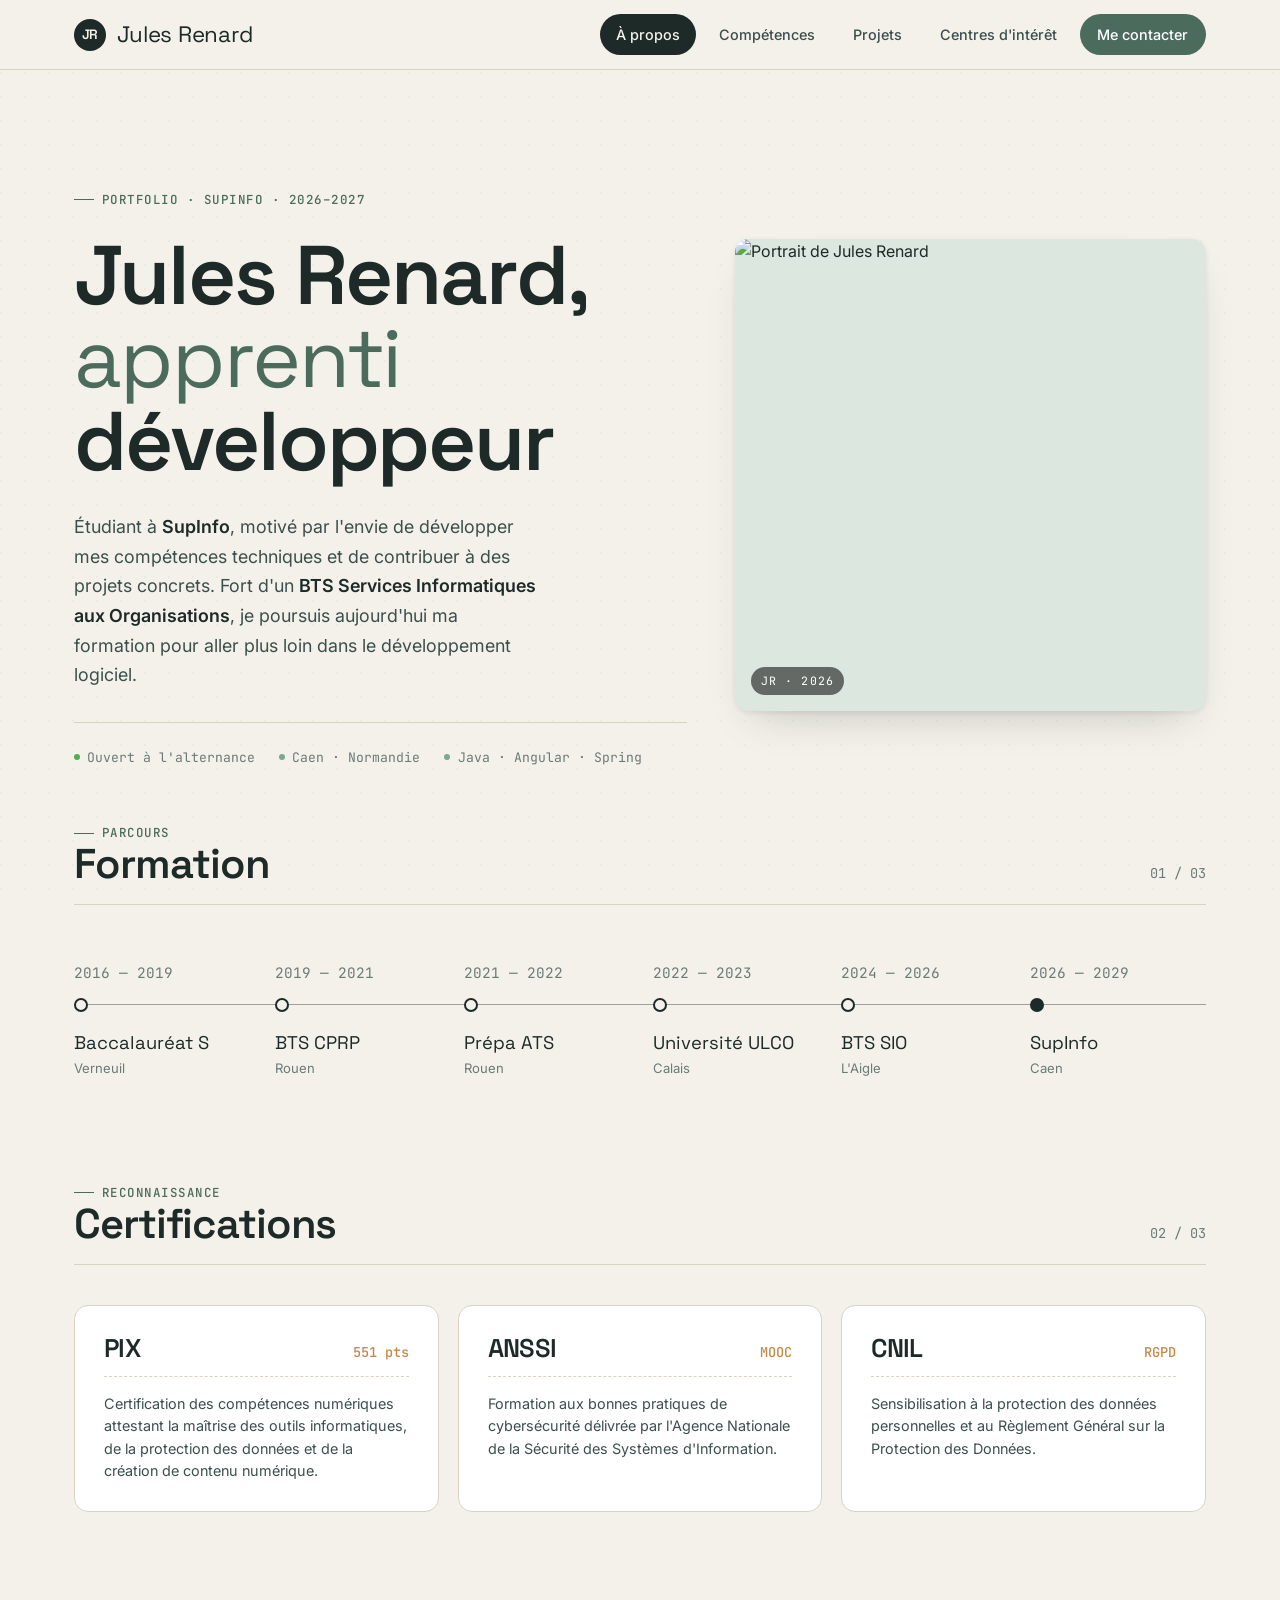
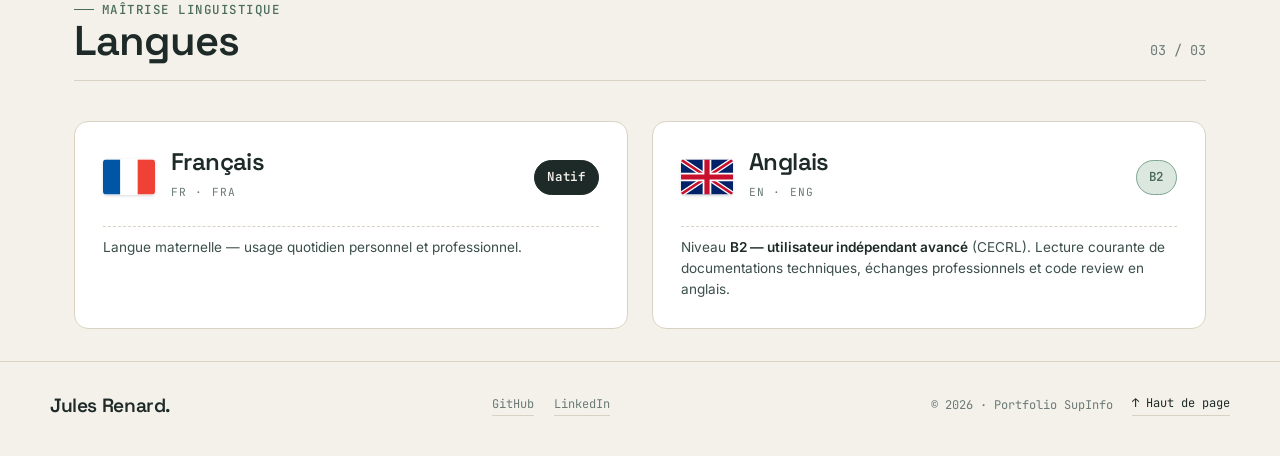
==== index.html @ 8dcb0f6e "Mise à jours d'activité : BTS SIO -> SUPINFO" ====
<!DOCTYPE html>
<html lang="fr">
<head>
  <meta charset="UTF-8">
  <meta name="viewport" content="width=device-width, initial-scale=1.0">
  <meta name="description" content="Portfolio de Jules Renard — étudiant à SupInfo, développeur passionné par le web et la sécurité.">
  <meta name="author" content="Jules Renard">
  <title>Jules Renard — Portfolio</title>

  <link rel="preconnect" href="https://fonts.googleapis.com">
  <link rel="preconnect" href="https://fonts.gstatic.com" crossorigin>
  <link href="https://fonts.googleapis.com/css2?family=Space+Grotesk:wght@400;500;600;700&family=Inter:wght@300;400;500;600;700&family=JetBrains+Mono:wght@400;500&display=swap" rel="stylesheet">
  <link rel="stylesheet" href="style.css">
</head>
<body>

<nav class="nav">
  <div class="nav-inner">
    <a href="index.html" class="nav-logo">
      <span class="nav-logo-mark">JR</span>
      <span>Jules Renard</span>
    </a>
    <div class="nav-links">
      <a href="index.html" class="nav-link">À propos</a>
      <a href="competences.html" class="nav-link">Compétences</a>
      <a href="projets.html" class="nav-link">Projets</a>
      <a href="interets.html" class="nav-link">Centres d'intérêt</a>
      <a href="me-joindre.html" class="nav-cta">Me contacter</a>
    </div>
    <button class="menu-toggle" aria-label="Menu">☰</button>
  </div>
</nav>

<main>

  <!-- HERO -->
  <section class="hero reveal">
    <div class="hero-text">
      <span class="eyebrow">Portfolio · SUPINFO · 2026–2027</span>
      <h1 class="hero-title">
        <span class="line">Jules Renard,</span>
        <span class="line"><span class="italic">apprenti</span> développeur</span>
      </h1>
      <p class="hero-lede">
        Étudiant à <strong>SupInfo</strong>, motivé par l'envie de développer mes compétences techniques et de contribuer à des projets concrets. Fort d'un <strong>BTS Services Informatiques aux Organisations</strong>, je poursuis aujourd'hui ma formation pour aller plus loin dans le développement logiciel.
      </p>
      <div class="hero-meta">
        <span class="hero-meta-item"><span class="dot live"></span>Ouvert à l'alternance</span>
        <span class="hero-meta-item"><span class="dot"></span>Caen · Normandie</span>
        <span class="hero-meta-item"><span class="dot"></span>Java · Angular · Spring</span>
      </div>
    </div>
    <div class="hero-photo">
      <img src="images/profil.jpg" alt="Portrait de Jules Renard">
    </div>
  </section>

  <!-- FORMATION -->
  <section class="block reveal">
    <div class="section-head">
      <div>
        <span class="eyebrow">Parcours</span>
        <h2>Formation</h2>
      </div>
      <span class="section-head-count">01 / 03</span>
    </div>

    <div class="formation-timeline reveal-stagger">
      <div class="formation-item">
        <div class="formation-year">2016 — 2019</div>
        <div class="formation-dot"></div>
        <div class="formation-title">Baccalauréat S</div>
        <div class="formation-place">Verneuil</div>
      </div>
      <div class="formation-item">
        <div class="formation-year">2019 — 2021</div>
        <div class="formation-dot"></div>
        <div class="formation-title">BTS CPRP</div>
        <div class="formation-place">Rouen</div>
      </div>
      <div class="formation-item">
        <div class="formation-year">2021 — 2022</div>
        <div class="formation-dot"></div>
        <div class="formation-title">Prépa ATS</div>
        <div class="formation-place">Rouen</div>
      </div>
      <div class="formation-item">
        <div class="formation-year">2022 — 2023</div>
        <div class="formation-dot"></div>
        <div class="formation-title">Université ULCO</div>
        <div class="formation-place">Calais</div>
      </div>
      <div class="formation-item">
        <div class="formation-year">2024 — 2026</div>
        <div class="formation-dot"></div>
        <div class="formation-title">BTS SIO</div>
        <div class="formation-place">L'Aigle</div>
      </div>
      <div class="formation-item current">
        <div class="formation-year">2026 — 2029</div>
        <div class="formation-dot"></div>
        <div class="formation-title">SupInfo</div>
        <div class="formation-place">Caen</div>
      </div>
    </div>
  </section>

  <!-- CERTIFICATIONS -->
  <section class="block reveal">
    <div class="section-head">
      <div>
        <span class="eyebrow">Reconnaissance</span>
        <h2>Certifications</h2>
      </div>
      <span class="section-head-count">02 / 03</span>
    </div>

    <div class="certs-grid reveal-stagger">
      <div class="cert-card">
        <div class="cert-head">
          <h3 class="cert-name">PIX</h3>
          <span class="cert-score">551 pts</span>
        </div>
        <p class="cert-desc">Certification des compétences numériques attestant la maîtrise des outils informatiques, de la protection des données et de la création de contenu numérique.</p>
      </div>
      <div class="cert-card">
        <div class="cert-head">
          <h3 class="cert-name">ANSSI</h3>
          <span class="cert-score">MOOC</span>
        </div>
        <p class="cert-desc">Formation aux bonnes pratiques de cybersécurité délivrée par l'Agence Nationale de la Sécurité des Systèmes d'Information.</p>
      </div>
      <div class="cert-card">
        <div class="cert-head">
          <h3 class="cert-name">CNIL</h3>
          <span class="cert-score">RGPD</span>
        </div>
        <p class="cert-desc">Sensibilisation à la protection des données personnelles et au Règlement Général sur la Protection des Données.</p>
      </div>
    </div>
  </section>

  <!-- LANGUES -->
  <section class="block reveal">
    <div class="section-head">
      <div>
        <span class="eyebrow">Maîtrise linguistique</span>
        <h2>Langues</h2>
      </div>
      <span class="section-head-count">03 / 03</span>
    </div>

    <div class="lang-grid">
      <article class="lang-card">
        <div class="lang-card-head">
          <span class="lang-flag" aria-hidden="true">
            <svg viewBox="0 0 60 40" xmlns="http://www.w3.org/2000/svg">
              <rect width="20" height="40" fill="#0055A4"/>
              <rect x="20" width="20" height="40" fill="#FFFFFF"/>
              <rect x="40" width="20" height="40" fill="#EF4135"/>
            </svg>
          </span>
          <div class="lang-name">
            <h3>Français</h3>
            <span class="lang-code">FR · fra</span>
          </div>
          <div class="lang-level-badge lang-level-badge--native">Natif</div>
        </div>

        <p class="lang-note">Langue maternelle — usage quotidien personnel et professionnel.</p>
      </article>

      <article class="lang-card">
        <div class="lang-card-head">
          <span class="lang-flag" aria-hidden="true">
            <svg viewBox="0 0 60 40" xmlns="http://www.w3.org/2000/svg">
              <rect width="60" height="40" fill="#012169"/>
              <path d="M0,0 L60,40 M60,0 L0,40" stroke="#FFFFFF" stroke-width="6"/>
              <path d="M0,0 L60,40 M60,0 L0,40" stroke="#C8102E" stroke-width="3"/>
              <path d="M30,0 V40 M0,20 H60" stroke="#FFFFFF" stroke-width="10"/>
              <path d="M30,0 V40 M0,20 H60" stroke="#C8102E" stroke-width="6"/>
            </svg>
          </span>
          <div class="lang-name">
            <h3>Anglais</h3>
            <span class="lang-code">EN · eng</span>
          </div>
          <div class="lang-level-badge">B2</div>
        </div>

        <p class="lang-note">Niveau <strong>B2 — utilisateur indépendant avancé</strong> (CECRL). Lecture courante de documentations techniques, échanges professionnels et code review en anglais.</p>
      </article>
    </div>
  </section>

</main>

<footer class="footer">
  <div class="footer-inner">
    <div class="footer-mark">Jules Renard.</div>
    <div class="footer-social">
      <a href="https://github.com/AmberFox12" target="_blank" rel="noopener" class="footer-social-link">GitHub</a>
      <a href="https://www.linkedin.com/in/jules-renard-60a448257/" target="_blank" rel="noopener" class="footer-social-link">LinkedIn</a>
    </div>
    <div class="footer-meta">
      <span>© 2026 · Portfolio SupInfo</span>
      <a href="#" onclick="scrollToTop(); return false;" class="footer-to-top">↑ Haut de page</a>
    </div>
  </div>
</footer>

<script src="script.js"></script>
</body>
</html>
---- style.css ----
/* ============================================
   Jules Renard — Portfolio
   Design system
   ============================================ */

:root {
  /* Couleurs — palette sauge modernisée */
  --bg: #f4f1ea;               /* crème off-white */
  --bg-elev: #ffffff;          /* cartes */
  --bg-sunk: #ebe6db;           /* zones enfoncées */
  --ink: #1d2a28;              /* encre principale (vert forêt) */
  --ink-2: #3c4f4c;            /* encre secondaire */
  --ink-3: #6b7a77;            /* muted */
  --line: #d9d2c2;             /* bordures */
  --line-strong: #1d2a28;

  --sage: #7fa692;             /* sauge doux */
  --sage-deep: #4b6b5c;        /* sauge profond */
  --sage-soft: #dce7df;        /* sauge très clair */
  --ocre: #c4894a;             /* ocre chaud (accent chaud) */
  --ocre-soft: #efd9b8;
  --brick: #b05c3b;            /* accent rare */

  /* Typo */
  --font-serif: "Space Grotesk", "Inter", -apple-system, sans-serif;
  --font-sans: "Inter", -apple-system, "Segoe UI", sans-serif;
  --font-mono: "JetBrains Mono", ui-monospace, Menlo, monospace;

  /* Layout */
  --max-w: 1180px;
  --radius: 14px;
  --radius-sm: 8px;

  /* Ombres */
  --shadow-sm: 0 1px 2px rgba(29, 42, 40, 0.06);
  --shadow-md: 0 4px 16px -4px rgba(29, 42, 40, 0.12), 0 1px 2px rgba(29, 42, 40, 0.05);
  --shadow-lg: 0 20px 40px -20px rgba(29, 42, 40, 0.25), 0 2px 6px rgba(29, 42, 40, 0.08);

  /* Easing */
  --ease: cubic-bezier(0.2, 0.8, 0.2, 1);
}

/* ============================================ Reset */
*, *::before, *::after { box-sizing: border-box; }
* { margin: 0; padding: 0; }

html { scroll-behavior: smooth; }

body {
  background: var(--bg);
  color: var(--ink);
  font-family: var(--font-sans);
  font-size: 16px;
  line-height: 1.6;
  -webkit-font-smoothing: antialiased;
  text-rendering: optimizeLegibility;
  overflow-x: hidden;
}

/* Texture subtile */
body::before {
  content: "";
  position: fixed;
  inset: 0;
  background-image: radial-gradient(circle at 1px 1px, rgba(29, 42, 40, 0.035) 1px, transparent 0);
  background-size: 24px 24px;
  pointer-events: none;
  z-index: 0;
}

a { color: inherit; text-decoration: none; }
img { max-width: 100%; display: block; }
button { font: inherit; cursor: pointer; border: none; background: none; color: inherit; }
ul { list-style: none; }

/* ============================================ Nav */
.nav {
  position: sticky;
  top: 0;
  z-index: 100;
  background: rgba(244, 241, 234, 0.85);
  backdrop-filter: blur(16px);
  -webkit-backdrop-filter: blur(16px);
  border-bottom: 1px solid var(--line);
}

.nav-inner {
  max-width: var(--max-w);
  margin: 0 auto;
  padding: 0.9rem 1.5rem;
  display: flex;
  align-items: center;
  justify-content: space-between;
  gap: 2rem;
}

.nav-logo {
  display: flex;
  align-items: center;
  gap: 0.7rem;
  font-family: var(--font-serif);
  font-size: 1.4rem;
  letter-spacing: -0.01em;
}

.nav-logo-mark {
  width: 32px; height: 32px;
  background: var(--ink);
  color: var(--bg);
  border-radius: 50%;
  display: grid;
  place-items: center;
  font-family: var(--font-serif);
  font-weight: 600;
  font-size: 0.85rem;
}

.nav-links {
  display: flex;
  gap: 0.4rem;
  align-items: center;
}

.nav-link {
  padding: 0.55rem 1rem;
  border-radius: 999px;
  font-size: 0.9rem;
  font-weight: 500;
  color: var(--ink-2);
  transition: all 0.25s var(--ease);
  position: relative;
}
.nav-link:hover { color: var(--ink); background: var(--bg-sunk); }
.nav-link.active {
  background: var(--ink);
  color: var(--bg);
}

.nav-cta {
  padding: 0.55rem 1.1rem;
  border-radius: 999px;
  background: var(--sage-deep);
  color: white !important;
  font-size: 0.9rem;
  font-weight: 500;
  transition: all 0.25s var(--ease);
}
.nav-cta:hover { background: var(--ink); transform: translateY(-1px); }

.menu-toggle {
  display: none;
  width: 40px; height: 40px;
  border-radius: 999px;
  background: var(--bg-sunk);
  display: none;
  place-items: center;
}

/* ============================================ Main layout */
main {
  max-width: var(--max-w);
  margin: 0 auto;
  padding: 3rem 1.5rem 0rem;
  position: relative;
  z-index: 1;
}

/* ============================================ Typography */
.eyebrow {
  font-family: var(--font-mono);
  font-size: 0.78rem;
  font-weight: 500;
  text-transform: uppercase;
  letter-spacing: 0.12em;
  color: var(--sage-deep);
  display: inline-flex;
  align-items: center;
  gap: 0.5rem;
}
.eyebrow::before {
  content: "";
  width: 20px; height: 1px;
  background: var(--sage-deep);
}

h1, h2, h3, h4 { font-family: var(--font-serif); font-weight: 600; letter-spacing: -0.025em; line-height: 1.05; }
h1 { font-size: clamp(2.5rem, 6vw, 4.5rem); }
h2 { font-size: clamp(1.8rem, 3.5vw, 2.6rem); }
h3 { font-size: 1.35rem; }

.section-head {
  display: flex;
  align-items: flex-end;
  justify-content: space-between;
  gap: 2rem;
  margin-bottom: 2.5rem;
  padding-bottom: 1.2rem;
  border-bottom: 1px solid var(--line);
}
.section-head h2 { line-height: 1; }
.section-head-count {
  font-family: var(--font-mono);
  font-size: 0.85rem;
  color: var(--ink-3);
}

section.block { margin-bottom: 5rem; }
section.block:last-child { margin-bottom: 2rem; }

/* ============================================ Hero (À propos) */
.hero {
  display: grid;
  grid-template-columns: 1.3fr 1fr;
  gap: 3rem;
  align-items: center;
  padding: 4rem 0 3rem;
  min-height: 70vh;
}

.hero-title {
  font-size: clamp(3rem, 7vw, 5.2rem);
  line-height: 1;
  margin: 1.5rem 0 1.8rem;
}
.hero-title .italic { font-weight: 400; color: var(--sage-deep); }
.hero-title .line { display: block; }

.hero-lede {
  font-size: 1.12rem;
  line-height: 1.65;
  color: var(--ink-2);
  max-width: 42ch;
  margin-bottom: 2rem;
}
.hero-lede strong { color: var(--ink); font-weight: 600; }

.hero-meta {
  display: flex;
  flex-wrap: wrap;
  gap: 0.6rem 1.5rem;
  font-family: var(--font-mono);
  font-size: 0.82rem;
  color: var(--ink-3);
  padding-top: 1.5rem;
  border-top: 1px solid var(--line);
}
.hero-meta-item { display: inline-flex; align-items: center; gap: 0.45rem; }
.hero-meta-item .dot { width: 6px; height: 6px; border-radius: 50%; background: var(--sage); }
.hero-meta-item .dot.live { background: #4caf50; box-shadow: 0 0 0 0 rgba(76, 175, 80, 0.6); animation: pulse-dot 2s infinite; }

@keyframes pulse-dot {
  0% { box-shadow: 0 0 0 0 rgba(76, 175, 80, 0.6); }
  70% { box-shadow: 0 0 0 8px rgba(76, 175, 80, 0); }
  100% { box-shadow: 0 0 0 0 rgba(76, 175, 80, 0); }
}

.hero-photo {
  position: relative;
  aspect-ratio: 1 / 1;
  border-radius: var(--radius);
  overflow: hidden;
  background: var(--sage-soft);
  box-shadow: var(--shadow-lg);
}
.hero-photo img {
  position: absolute;
  inset: 0;
  width: 100%;
  height: 100%;
  object-fit: cover;
  object-position: center center;
  display: block;
}
.hero-photo::after {
  content: "JR · 2026";
  position: absolute;
  bottom: 1rem; left: 1rem;
  font-family: var(--font-mono);
  font-size: 0.72rem;
  color: white;
  background: rgba(0,0,0,0.55);
  backdrop-filter: blur(8px);
  padding: 0.3rem 0.6rem;
  border-radius: 999px;
  letter-spacing: 0.1em;
}

/* ============================================ Timeline Formation */
.formation-timeline {
  display: grid;
  grid-template-columns: repeat(6, 1fr);
  gap: 0;
  position: relative;
  padding: 1rem 0;
}

.formation-timeline::before {
  content: "";
  position: absolute;
  left: 0; right: 0;
  top: 59px;
  height: 1px;
  background: var(--line-strong);
  opacity: 0.4;
}

.formation-item {
  text-align: left;
  padding: 0 0.8rem;
  position: relative;
}
.formation-item:first-child { padding-left: 0; }
.formation-item:last-child { padding-right: 0; }

.formation-year {
  font-family: var(--font-mono);
  font-size: 0.9rem;
  color: var(--ink-3);
  margin-bottom: 0.9rem;
}

.formation-dot {
  width: 14px; height: 14px;
  border-radius: 50%;
  background: var(--bg);
  border: 2px solid var(--ink);
  margin-bottom: 1.2rem;
  transition: all 0.3s var(--ease);
}
.formation-item:hover .formation-dot {
  background: var(--ocre);
  border-color: var(--ocre);
  transform: scale(1.3);
}
.formation-item.current .formation-dot {
  background: var(--ink);
}

.formation-title {
  font-family: var(--font-serif);
  font-size: 1.15rem;
  line-height: 1.2;
  color: var(--ink);
  margin-bottom: 0.3rem;
}
.formation-place {
  font-size: 0.82rem;
  color: var(--ink-3);
}

/* ============================================ Certifications */
.certs-grid {
  display: grid;
  grid-template-columns: repeat(3, 1fr);
  gap: 1.2rem;
}

.cert-card {
  background: var(--bg-elev);
  border: 1px solid var(--line);
  border-radius: var(--radius);
  padding: 1.8rem;
  transition: all 0.3s var(--ease);
  position: relative;
  overflow: hidden;
}
.cert-card:hover {
  border-color: var(--ink);
  transform: translateY(-3px);
  box-shadow: var(--shadow-md);
}

.cert-head {
  display: flex;
  align-items: baseline;
  justify-content: space-between;
  margin-bottom: 1rem;
  padding-bottom: 0.8rem;
  border-bottom: 1px dashed var(--line);
}
.cert-name {
  font-family: var(--font-serif);
  font-size: 1.6rem;
  color: var(--ink);
}
.cert-score {
  font-family: var(--font-mono);
  font-size: 0.85rem;
  color: var(--ocre);
  font-weight: 500;
}
.cert-desc {
  font-size: 0.9rem;
  color: var(--ink-2);
  line-height: 1.55;
}

/* ============================================ Contact */
.contact-row {
  display: grid;
  grid-template-columns: 1.5fr 1fr 1fr;
  gap: 1rem;
  margin-bottom: 1.5rem;
}
.contact-item {
  background: var(--bg-elev);
  border: 1px solid var(--line);
  border-radius: var(--radius);
  padding: 1.3rem 1.5rem;
  transition: all 0.25s var(--ease);
}
.contact-item:hover {
  border-color: var(--ink);
  background: var(--ink);
  color: var(--bg);
}
.contact-label {
  font-family: var(--font-mono);
  font-size: 0.72rem;
  text-transform: uppercase;
  letter-spacing: 0.1em;
  color: var(--ink-3);
  margin-bottom: 0.4rem;
}
.contact-item:hover .contact-label { color: rgba(255,255,255,0.6); }
.contact-value {
  font-family: var(--font-serif);
  font-size: 1.25rem;
}

.social-btn {
  display: inline-flex;
  align-items: center;
  gap: 0.5rem;
  padding: 0.7rem 1.3rem;
  border-radius: 999px;
  border: 1px solid var(--line);
  background: var(--bg-elev);
  font-size: 0.9rem;
  transition: all 0.25s var(--ease);
}
.social-btn:hover { background: var(--ink); color: var(--bg); border-color: var(--ink); transform: translateY(-1px); }

/* ============================================ Contact Form */
.contact-intro {
  color: var(--ink-2);
  font-size: 0.95rem;
  margin-bottom: 1.75rem;
}

.form-row {
  display: grid;
  grid-template-columns: 1fr 1fr;
  gap: 1rem;
}

.form-group {
  display: flex;
  flex-direction: column;
  gap: 0.45rem;
  margin-bottom: 1rem;
}

.form-label {
  font-family: var(--font-mono);
  font-size: 0.72rem;
  text-transform: uppercase;
  letter-spacing: 0.1em;
  color: var(--ink-3);
}

.form-optional {
  font-size: 0.65rem;
  color: var(--ink-3);
  text-transform: none;
  letter-spacing: 0;
}

.form-input {
  background: var(--bg-elev);
  border: 1px solid var(--line);
  border-radius: var(--radius-sm);
  padding: 0.85rem 1rem;
  font-family: var(--font-sans);
  font-size: 0.95rem;
  color: var(--ink);
  width: 100%;
  outline: none;
  transition: border-color 0.2s var(--ease), box-shadow 0.2s var(--ease);
}
.form-input:focus {
  border-color: var(--sage-deep);
  box-shadow: 0 0 0 3px var(--sage-soft);
}
.form-input::placeholder { color: var(--ink-3); }

.form-textarea {
  resize: vertical;
  min-height: 140px;
  line-height: 1.6;
}

.form-footer {
  display: flex;
  align-items: center;
  justify-content: flex-end;
  gap: 1rem;
}

.form-error {
  color: var(--brick);
  font-size: 0.875rem;
  flex: 1;
}

.form-submit {
  display: inline-flex;
  align-items: center;
  gap: 0.6rem;
  padding: 0.85rem 2rem;
  background: var(--ink);
  color: var(--bg);
  border: none;
  border-radius: 999px;
  font-family: var(--font-sans);
  font-size: 0.95rem;
  font-weight: 500;
  cursor: pointer;
  transition: all 0.25s var(--ease);
}
.form-submit:hover:not(:disabled) {
  background: var(--sage-deep);
  transform: translateY(-1px);
}
.form-submit:disabled { opacity: 0.6; cursor: not-allowed; }
.form-submit.loading .btn-label { opacity: 0.7; }

.btn-loader {
  display: none;
  width: 14px;
  height: 14px;
  border: 2px solid rgba(255,255,255,0.3);
  border-top-color: #fff;
  border-radius: 50%;
  animation: spin 0.7s linear infinite;
}
.form-submit.loading .btn-loader { display: block; }
@keyframes spin { to { transform: rotate(360deg); } }

.success-msg {
  display: flex;
  align-items: flex-start;
  gap: 1rem;
  background: var(--sage-soft);
  border: 1px solid var(--sage);
  border-radius: var(--radius);
  padding: 1.2rem 1.5rem;
  margin-bottom: 1.5rem;
}
.success-icon {
  width: 32px;
  height: 32px;
  background: var(--sage-deep);
  color: #fff;
  border-radius: 50%;
  display: flex;
  align-items: center;
  justify-content: center;
  font-size: 0.9rem;
  flex-shrink: 0;
}
.success-title {
  font-family: var(--font-serif);
  font-size: 1.05rem;
  margin-bottom: 0.2rem;
}
.success-sub {
  color: var(--ink-2);
  font-size: 0.9rem;
}

/* ============================================ Compétences */
.skills-intro {
  font-size: 1.15rem;
  color: var(--ink-2);
  max-width: 60ch;
  margin-bottom: 3rem;
  line-height: 1.6;
}

.skills-category {
  margin-bottom: 3.5rem;
  padding-top: 2rem;
  border-top: 1px solid var(--line);
}
.skills-category-head {
  display: flex;
  align-items: baseline;
  gap: 1rem;
  margin-bottom: 1.5rem;
}
.skills-category-num {
  font-family: var(--font-mono);
  font-size: 0.85rem;
  color: var(--ink-3);
}
.skills-category-title {
  font-family: var(--font-serif);
  font-size: 1.8rem;
}

.skills-grid {
  display: grid;
  grid-template-columns: repeat(auto-fill, minmax(220px, 1fr));
  gap: 0.8rem;
}

.skill-card {
  background: var(--bg-elev);
  border: 1px solid var(--line);
  border-radius: var(--radius-sm);
  padding: 1.3rem;
  transition: all 0.3s var(--ease);
  position: relative;
  overflow: hidden;
  scroll-margin-top: 5rem;
}
.skill-card::before {
  content: "";
  position: absolute;
  top: 0; left: 0;
  width: 100%; height: 2px;
  background: var(--sage-deep);
  transform: scaleX(0);
  transform-origin: left;
  transition: transform 0.4s var(--ease);
}
.skill-card:hover::before { transform: scaleX(1); }
.skill-card:hover {
  transform: translateY(-3px);
  box-shadow: var(--shadow-md);
  border-color: var(--ink);
}

.skill-name {
  font-family: var(--font-serif);
  font-size: 1.25rem;
  margin-bottom: 0.3rem;
}
.skill-tag {
  font-family: var(--font-mono);
  font-size: 0.72rem;
  color: var(--ocre);
  text-transform: uppercase;
  letter-spacing: 0.08em;
  margin-bottom: 0.6rem;
  display: block;
}
.skill-desc {
  font-size: 0.88rem;
  color: var(--ink-2);
  line-height: 1.55;
}
.skill-lang-icon {
  font-size: 2.4rem;
  display: block;
  margin-bottom: 0.65rem;
  line-height: 1;
}
.skill-lang-icon--api {
  font-family: var(--font-mono);
  font-size: 1.25rem;
  font-weight: 700;
  color: var(--sage-deep);
  letter-spacing: -0.03em;
}
.skill-lang-icon--svg {
  display: inline-grid;
  place-items: center;
  color: var(--sage-deep);
}
.skill-lang-icon--svg svg {
  width: 1em;
  height: 1em;
}

.skill-card--method { border-color: var(--sage); }
.skill-card--method::before { background: var(--ocre); }

.skill-projects {
  margin-top: 0.9rem;
  padding-top: 0.75rem;
  border-top: 1px solid var(--line);
}
.skill-projects-label {
  font-family: var(--font-mono);
  font-size: 0.65rem;
  text-transform: uppercase;
  letter-spacing: 0.1em;
  color: var(--ink-3);
  display: block;
  margin-bottom: 0.35rem;
}
.skill-project-link {
  display: inline-block;
  font-family: var(--font-mono);
  font-size: 0.75rem;
  color: var(--sage-deep);
  text-decoration: none;
  margin-right: 0.6rem;
  transition: color 0.2s var(--ease);
}
.skill-project-link:hover { color: var(--ink); text-decoration: underline; }

a.project-tag { text-decoration: none; }
a.project-tag:hover { border-color: var(--ink); color: var(--ink); }
.skill-copy {
  font-size: 0.8em;
  color: var(--ink-3);
  font-style: normal;
}

/* ============================================ Projets */
.projects-filter {
  display: flex;
  flex-wrap: wrap;
  gap: 0.5rem;
  margin-bottom: 2.5rem;
  padding: 0.5rem;
  background: var(--bg-sunk);
  border-radius: 999px;
  width: fit-content;
}
.filter-btn {
  padding: 0.5rem 1.1rem;
  border-radius: 999px;
  font-family: var(--font-mono);
  font-size: 0.78rem;
  color: var(--ink-2);
  text-transform: uppercase;
  letter-spacing: 0.08em;
  transition: all 0.25s var(--ease);
}
.filter-btn:hover { color: var(--ink); }
.filter-btn.active { background: var(--ink); color: var(--bg); }
.filter-count {
  opacity: 0.5;
  margin-left: 0.3rem;
  font-size: 0.7rem;
}

.projects-list {
  display: flex;
  flex-direction: column;
  gap: 1rem;
}

.project-card {
  background: var(--bg-elev);
  border: 1px solid var(--line);
  border-radius: var(--radius);
  padding: 2rem;
  scroll-margin-top: 5rem;
  transition: all 0.4s var(--ease);
  display: grid;
  grid-template-columns: 60px 1fr 180px;
  gap: 2rem;
  align-items: start;
  position: relative;
  overflow: hidden;
}
.project-card.hidden { display: none; }
.project-card:hover {
  border-color: var(--ink);
  box-shadow: var(--shadow-lg);
  transform: translateY(-2px);
}

.project-num {
  font-family: var(--font-mono);
  font-size: 0.85rem;
  color: var(--ink-3);
  padding-top: 0.3rem;
}

.project-body { min-width: 0; }

.project-tags {
  display: flex;
  flex-wrap: wrap;
  gap: 0.4rem;
  margin-bottom: 0.8rem;
}
.project-tag {
  font-family: var(--font-mono);
  font-size: 0.68rem;
  text-transform: uppercase;
  letter-spacing: 0.1em;
  padding: 0.3rem 0.6rem;
  border: 1px solid var(--line);
  border-radius: 999px;
  color: var(--ink-2);
}
.project-tag[data-status="en-cours"] {
  border-color: var(--ocre);
  color: var(--ocre);
  background: var(--ocre-soft);
}
.project-tag[data-status="termine"] {
  border-color: var(--sage-deep);
  color: var(--sage-deep);
  background: var(--sage-soft);
}
.project-tag[data-status="formation"] {
  border-color: var(--ink);
  color: var(--bg);
  background: var(--ink);
}

.project-title {
  font-family: var(--font-serif);
  font-size: 1.8rem;
  margin-bottom: 0.8rem;
  line-height: 1.1;
}
.project-desc {
  font-size: 0.95rem;
  color: var(--ink-2);
  line-height: 1.6;
  margin-bottom: 1.2rem;
  max-width: 60ch;
}
.project-desc strong { color: var(--ink); font-weight: 600; }

.project-meta {
  display: flex;
  flex-wrap: wrap;
  gap: 0.8rem 2rem;
  font-size: 0.85rem;
  color: var(--ink-3);
  padding-top: 1rem;
  border-top: 1px dashed var(--line);
}
.project-meta-item { display: inline-flex; align-items: baseline; gap: 0.4rem; }
.project-meta-label {
  font-family: var(--font-mono);
  font-size: 0.7rem;
  text-transform: uppercase;
  letter-spacing: 0.1em;
  color: var(--ink-3);
}
.project-meta-value { color: var(--ink-2); }
.project-meta-value a { color: var(--sage-deep); text-decoration: none; border-bottom: 1px solid transparent; transition: border-color 0.2s var(--ease), color 0.2s var(--ease); }
.project-meta-value a:hover { color: var(--ink); border-bottom-color: var(--ink); }

.project-thumb {
  aspect-ratio: 4 / 3;
  border-radius: var(--radius-sm);
  overflow: hidden;
  background: var(--bg-sunk);
  position: relative;
  cursor: pointer;
  transition: transform 0.3s var(--ease);
}
.project-thumb:hover { transform: scale(1.02); }
.project-thumb img { width: 100%; height: 100%; object-fit: cover; }
.project-thumb-empty {
  width: 100%; height: 100%;
  display: grid;
  place-items: center;
  font-family: var(--font-mono);
  font-size: 0.7rem;
  color: var(--ink-3);
  text-transform: uppercase;
  letter-spacing: 0.1em;
  background:
    repeating-linear-gradient(45deg, transparent, transparent 8px, rgba(29,42,40,0.04) 8px, rgba(29,42,40,0.04) 9px);
}
.project-thumb-overlay {
  position: absolute;
  inset: 0;
  display: grid;
  place-items: center;
  background: rgba(29,42,40,0.75);
  color: var(--bg);
  opacity: 0;
  transition: opacity 0.3s var(--ease);
  font-family: var(--font-mono);
  font-size: 0.75rem;
  text-transform: uppercase;
  letter-spacing: 0.1em;
}
.project-thumb:hover .project-thumb-overlay { opacity: 1; }

/* ===== Galerie de miniatures (mosaïque) ===== */
.project-card:has(.project-thumb--gallery) {
  grid-template-columns: 60px 1fr 320px;
}
.project-thumb--gallery {
  aspect-ratio: 4 / 3;
  background: var(--bg-sunk);
  padding: 4px;
}
.thumb-gallery {
  width: 100%;
  height: 100%;
  display: grid;
  grid-template-columns: 1fr 1fr;
  grid-template-rows: 1fr 1fr;
  gap: 4px;
}
.thumb-gallery--2 {
  grid-template-rows: 1fr;
}
.thumb-cell {
  position: relative;
  overflow: hidden;
  border-radius: 4px;
  background: #2c3e50;
  margin: 0;
}
.thumb-cell img {
  width: 100%;
  height: 100%;
  object-fit: cover;
  /* les captures desktop ont du vide en bas — cadrer sur le haut/centre */
  object-position: center 30%;
  transition: transform 0.4s var(--ease);
}
.thumb-cell--contain {
  background: var(--bg-elev);
  padding: 6px;
}
.thumb-cell--contain img {
  object-fit: contain;
  object-position: center;
}
/* Tuile PDF : pas d'image, juste icône + label sur fond elev */
.thumb-cell--pdf {
  background: var(--bg-elev);
}
.pdf-tile {
  position: absolute;
  inset: 0;
  display: flex;
  flex-direction: column;
  align-items: center;
  justify-content: center;
  gap: 0.55rem;
  color: var(--sage-deep);
  text-align: center;
  padding: 0.8rem;
}
.pdf-tile svg {
  width: 38px;
  height: 38px;
  stroke: currentColor;
  opacity: 0.9;
  transition: transform 0.4s var(--ease);
}
.pdf-tile-label {
  font-family: var(--font-mono);
  font-size: 0.62rem;
  text-transform: uppercase;
  letter-spacing: 0.1em;
  color: var(--ink-3);
}
.project-thumb--gallery:hover .pdf-tile svg {
  transform: translateY(-2px) scale(1.05);
}

/* Tuile PDF dans la modal photo */
.modal-pdf-tile {
  display: flex;
  flex-direction: column;
  align-items: center;
  justify-content: center;
  gap: 0.6rem;
  aspect-ratio: 4 / 3;
  background: var(--bg-elev);
  border: 1px solid var(--line);
  border-radius: 10px;
  text-decoration: none;
  color: var(--sage-deep);
  padding: 1.4rem;
  transition: transform 0.3s var(--ease), border-color 0.3s var(--ease), background 0.3s var(--ease);
}
.modal-pdf-tile:hover {
  transform: translateY(-2px);
  border-color: var(--sage-deep);
  background: var(--sage-soft);
}
.modal-pdf-tile svg {
  width: 56px;
  height: 56px;
  stroke: currentColor;
  opacity: 0.9;
}
.modal-pdf-action {
  font-family: var(--font-mono);
  font-size: 0.72rem;
  letter-spacing: 0.08em;
  text-transform: uppercase;
  color: var(--ink);
}
.modal-pdf-filename {
  font-family: var(--font-mono);
  font-size: 0.62rem;
  color: var(--ink-3);
  word-break: break-all;
  text-align: center;
}
.thumb-cell::after {
  content: attr(data-label);
  position: absolute;
  left: 6px;
  bottom: 6px;
  font-family: var(--font-mono);
  font-size: 0.6rem;
  text-transform: uppercase;
  letter-spacing: 0.08em;
  color: white;
  background: rgba(29, 42, 40, 0.78);
  backdrop-filter: blur(4px);
  padding: 0.2rem 0.45rem;
  border-radius: 4px;
  pointer-events: none;
  opacity: 0;
  transform: translateY(4px);
  transition: opacity 0.25s var(--ease), transform 0.25s var(--ease);
}
.project-thumb--gallery:hover .thumb-cell::after {
  opacity: 1;
  transform: translateY(0);
}
.project-thumb--gallery:hover .thumb-cell img {
  transform: scale(1.04);
}
.thumb-gallery-overlay {
  position: absolute;
  inset: 4px;
  display: grid;
  place-items: center;
  background: rgba(29, 42, 40, 0.78);
  color: var(--bg);
  opacity: 0;
  transition: opacity 0.3s var(--ease);
  font-family: var(--font-mono);
  font-size: 0.75rem;
  text-transform: uppercase;
  letter-spacing: 0.12em;
  border-radius: 4px;
  pointer-events: none;
}
.project-thumb--gallery:hover .thumb-gallery-overlay { opacity: 1; }
.thumb-gallery-overlay span {
  padding: 0.6rem 1rem;
  border: 1px solid rgba(255,255,255,0.4);
  border-radius: 999px;
}

/* ===== Stack : deux thumbnails empilés (schémas + captures) ===== */
.project-card:has(.project-thumb-stack) {
  grid-template-columns: 60px 1fr 320px;
}
.project-thumb-stack {
  display: flex;
  flex-direction: column;
  gap: 0.6rem;
}
.project-thumb-stack .project-thumb { width: 100%; }

/* Cellule "shot" (capture d'app) : fond foncé + cadrage haut */
.thumb-cell--shot { background: #1d2a28; }
.thumb-cell--shot img { object-position: top center; }

/* ============================================ Intérêts */
.interests-grid {
  display: grid;
  grid-template-columns: repeat(3, 1fr);
  gap: 1.2rem;
}
.interest-card {
  background: var(--bg-elev);
  border: 1px solid var(--line);
  border-radius: var(--radius);
  padding: 2rem;
  transition: all 0.3s var(--ease);
}
.interest-card:hover {
  transform: translateY(-4px);
  border-color: var(--ink);
  box-shadow: var(--shadow-md);
}
.interest-glyph {
  font-family: var(--font-serif);
  font-weight: 600;
  font-size: 2.6rem;
  color: var(--sage-deep);
  line-height: 1;
  margin-bottom: 1rem;
  letter-spacing: -0.02em;
}
.interest-title {
  font-family: var(--font-serif);
  font-size: 1.6rem;
  margin-bottom: 0.8rem;
}
.interest-list {
  font-size: 0.9rem;
  color: var(--ink-2);
  line-height: 1.8;
}
.interest-list li {
  padding-left: 1rem;
  position: relative;
}
.interest-list li::before {
  content: "·";
  position: absolute;
  left: 0;
  color: var(--ocre);
  font-weight: bold;
  font-size: 1.2em;
  top: -2px;
}

/* ============================================ Veille — Timeline interactive */
.veille-hero {
  background: var(--ink);
  color: var(--bg);
  border-radius: var(--radius);
  padding: 3rem 3rem 2.5rem;
  margin-bottom: 2rem;
  position: relative;
  overflow: hidden;
}
.veille-hero::before {
  content: "";
  position: absolute;
  right: -80px; top: -80px;
  width: 320px; height: 320px;
  border-radius: 50%;
  background: radial-gradient(circle, var(--sage) 0%, transparent 70%);
  opacity: 0.25;
}
.veille-hero-label {
  font-family: var(--font-mono);
  font-size: 0.78rem;
  text-transform: uppercase;
  letter-spacing: 0.15em;
  color: var(--sage);
  margin-bottom: 1rem;
}
.veille-hero h3 {
  font-family: var(--font-serif);
  font-size: clamp(2rem, 4vw, 3.2rem);
  line-height: 1.1;
  margin-bottom: 1.5rem;
  max-width: 20ch;
}
.veille-hero h3 .italic { font-weight: 400; color: var(--sage); }
.veille-hero-lede {
  font-size: 1.05rem;
  line-height: 1.65;
  max-width: 60ch;
  color: rgba(244, 241, 234, 0.85);
  position: relative;
  z-index: 1;
}

/* Key figures row */
.veille-stats {
  display: grid;
  grid-template-columns: repeat(4, 1fr);
  gap: 1rem;
  margin-bottom: 3rem;
}
.veille-stat {
  background: var(--bg-elev);
  border: 1px solid var(--line);
  border-radius: var(--radius-sm);
  padding: 1.4rem;
  transition: all 0.3s var(--ease);
}
.veille-stat:hover {
  border-color: var(--ocre);
  transform: translateY(-2px);
}
.veille-stat-value {
  font-family: var(--font-serif);
  font-size: 2.6rem;
  line-height: 1;
  color: var(--ink);
  margin-bottom: 0.5rem;
  letter-spacing: -0.02em;
}
.veille-stat-value .unit { font-size: 1.3rem; color: var(--ocre); }
.veille-stat-label {
  font-size: 0.85rem;
  color: var(--ink-2);
  line-height: 1.4;
}

/* Timeline itself */
.veille-timeline {
  position: relative;
  padding: 2rem 0 1rem;
  margin-bottom: 3rem;
}

.veille-timeline-nav {
  position: sticky;
  top: 80px;
  z-index: 5;
  display: flex;
  gap: 0.4rem;
  padding: 0.5rem;
  background: rgba(244, 241, 234, 0.92);
  backdrop-filter: blur(12px);
  border-radius: 999px;
  border: 1px solid var(--line);
  width: fit-content;
  margin: 0 auto 3rem;
  box-shadow: var(--shadow-sm);
}
.tl-nav-btn {
  padding: 0.5rem 1rem;
  border-radius: 999px;
  font-family: var(--font-mono);
  font-size: 0.75rem;
  letter-spacing: 0.05em;
  color: var(--ink-2);
  transition: all 0.25s var(--ease);
}
.tl-nav-btn:hover { color: var(--ink); }
.tl-nav-btn.active { background: var(--ink); color: var(--bg); }

.tl-spine {
  position: absolute;
  left: 140px;
  top: 80px;
  bottom: 0;
  width: 2px;
  background: linear-gradient(to bottom, var(--line) 0%, var(--line) 100%);
}
.tl-spine-fill {
  position: absolute;
  top: 0;
  left: 0;
  width: 100%;
  background: var(--ink);
  transition: height 0.3s var(--ease);
  height: 0;
}

.tl-item {
  display: grid;
  grid-template-columns: 120px 40px 1fr;
  gap: 1.5rem;
  padding: 2.5rem 0;
  align-items: start;
  position: relative;
  opacity: 0.5;
  transition: opacity 0.5s var(--ease);
}
.tl-item.in-view { opacity: 1; }

.tl-year {
  font-family: var(--font-mono);
  font-size: 0.85rem;
  color: var(--ink-3);
  padding-top: 0.3rem;
  text-align: right;
}
.tl-year .big {
  display: block;
  font-family: var(--font-serif);
  font-size: 2rem;
  color: var(--ink);
  line-height: 1;
  margin-bottom: 0.4rem;
  letter-spacing: -0.01em;
}

.tl-node {
  width: 18px; height: 18px;
  border-radius: 50%;
  background: var(--bg);
  border: 2px solid var(--ink);
  margin: 0.8rem auto 0;
  position: relative;
  transition: all 0.3s var(--ease);
  z-index: 2;
}
.tl-item:hover .tl-node {
  background: var(--ocre);
  border-color: var(--ocre);
  transform: scale(1.25);
}
.tl-item[data-kind="alert"] .tl-node { background: var(--brick); border-color: var(--brick); }
.tl-item[data-kind="law"] .tl-node { background: var(--ink); }
.tl-item[data-kind="win"] .tl-node { background: var(--sage-deep); border-color: var(--sage-deep); }

.tl-content {
  background: var(--bg-elev);
  border: 1px solid var(--line);
  border-radius: var(--radius);
  padding: 1.8rem;
  transition: all 0.3s var(--ease);
}
.tl-item:hover .tl-content {
  border-color: var(--ink);
  box-shadow: var(--shadow-md);
  transform: translateY(-2px);
}

.tl-kind {
  display: inline-flex;
  align-items: center;
  gap: 0.4rem;
  font-family: var(--font-mono);
  font-size: 0.7rem;
  text-transform: uppercase;
  letter-spacing: 0.12em;
  padding: 0.3rem 0.7rem;
  border-radius: 999px;
  margin-bottom: 1rem;
}
.tl-kind[data-kind="alert"] { background: #fbe9e2; color: var(--brick); }
.tl-kind[data-kind="law"] { background: var(--bg-sunk); color: var(--ink); }
.tl-kind[data-kind="win"] { background: var(--sage-soft); color: var(--sage-deep); }
.tl-kind[data-kind="context"] { background: var(--ocre-soft); color: var(--ocre); }

.tl-title {
  font-family: var(--font-serif);
  font-size: 1.55rem;
  line-height: 1.2;
  margin-bottom: 0.8rem;
}
.tl-body {
  font-size: 0.95rem;
  line-height: 1.65;
  color: var(--ink-2);
  margin-bottom: 1rem;
}
.tl-body strong { color: var(--ink); font-weight: 600; }
.tl-body em { color: var(--ocre); font-style: normal; font-weight: 500; }

.tl-tags {
  display: flex;
  align-items: center;
  gap: 0.5rem;
  flex-wrap: wrap;
  margin-bottom: 1rem;
}
.tl-tags .tl-kind { margin-bottom: 0; }
.tl-pillar {
  font-family: var(--font-mono);
  font-size: 0.68rem;
  text-transform: uppercase;
  letter-spacing: 0.08em;
  color: var(--ink-3);
  padding: 0.2rem 0.65rem;
  border: 1px solid var(--line);
  border-radius: 999px;
}

.tl-footnote {
  font-family: var(--font-mono);
  font-size: 0.75rem;
  color: var(--ink-3);
  padding-top: 0.8rem;
  border-top: 1px dashed var(--line);
}

/* Pillars card */
.veille-pillars {
  display: grid;
  grid-template-columns: repeat(3, 1fr);
  gap: 1rem;
  margin-bottom: 3rem;
}
.pillar {
  background: var(--bg-elev);
  border: 1px solid var(--line);
  border-radius: var(--radius);
  padding: 1.8rem;
  transition: all 0.3s var(--ease);
}
.pillar:hover { border-color: var(--ink); transform: translateY(-3px); }
.pillar-num {
  font-family: var(--font-serif);
  font-weight: 600;
  font-size: 2.8rem;
  line-height: 1;
  color: var(--sage-deep);
  margin-bottom: 1rem;
}
.pillar-title {
  font-family: var(--font-serif);
  font-size: 1.3rem;
  margin-bottom: 0.7rem;
}
.pillar-desc {
  font-size: 0.9rem;
  color: var(--ink-2);
  line-height: 1.6;
}

/* Conclusion + sources */
.veille-conclusion {
  background: var(--sage-soft);
  border-radius: var(--radius);
  padding: 2.5rem;
  margin-bottom: 2rem;
  border-left: 4px solid var(--sage-deep);
}
.veille-conclusion h4 {
  font-family: var(--font-serif);
  font-size: 1.6rem;
  margin-bottom: 1rem;
}
.veille-conclusion p {
  font-size: 1rem;
  line-height: 1.7;
  color: var(--ink-2);
}

.veille-sources {
  border-top: 1px solid var(--line);
  padding-top: 2rem;
}
.veille-sources h4 {
  font-family: var(--font-mono);
  font-size: 0.78rem;
  text-transform: uppercase;
  letter-spacing: 0.12em;
  color: var(--ink-3);
  margin-bottom: 1rem;
}
.veille-sources ul {
  display: grid;
  grid-template-columns: repeat(2, 1fr);
  gap: 0.8rem 2rem;
}
.veille-sources li {
  font-size: 0.88rem;
  color: var(--ink-2);
  padding: 0.5rem 0;
  border-bottom: 1px dashed var(--line);
  line-height: 1.5;
}
.veille-sources li em { color: var(--ink); font-style: italic; }
.veille-sources a {
  color: var(--ink-2);
  text-decoration: none;
  border-bottom: 1px solid var(--line);
  transition: color 0.2s, border-color 0.2s;
}
.veille-sources a:hover {
  color: var(--accent);
  border-bottom-color: var(--accent);
}

.tl-footnote a {
  color: var(--ink-3);
  text-decoration: none;
  border-bottom: 1px dotted var(--ink-3);
  transition: color 0.2s, border-color 0.2s;
}
.tl-footnote a:hover {
  color: var(--accent);
  border-bottom-color: var(--accent);
  border-bottom-style: solid;
}

@media (max-width: 900px) {
  .veille-hero { padding: 2rem 1.5rem; }
  .veille-stats { grid-template-columns: repeat(2, 1fr); }
  .veille-pillars { grid-template-columns: 1fr; }
  .veille-sources ul { grid-template-columns: 1fr; }
  .tl-spine { left: 20px; }
  .tl-item { grid-template-columns: 40px 1fr; }
  .tl-year { grid-column: 1 / -1; text-align: left; padding-left: 48px; }
  .tl-year .big { display: inline-block; margin-right: 0.5rem; }
  .tl-node { margin-left: 11px; }
}

.project-thumb-logo {
  position: absolute;
  inset: 0;
  display: grid;
  place-items: center;
  align-content: center;
  padding: 1rem;
  background: var(--bg);
}
.project-thumb-logo img {
  max-width: 90%;
  max-height: 90%;
  width: auto;
  height: auto;
  object-fit: contain;
  display: block;
}

/* Variante "bare" : pas de cadre 4:3, juste l'image avec un contour discret */
.project-thumb--bare {
  background: transparent;
  aspect-ratio: auto;
  border: 1px solid var(--line);
  border-radius: var(--radius-sm);
  padding: 0.6rem 0.8rem;
  display: grid;
  place-items: center;
  cursor: default;
  align-self: start;
  /* aligner le haut du logo avec le haut de .project-desc
     (≈ tags 28px + title 1.8rem*1.1 + 0.8rem margin) */
  margin-top: 5.4rem;
}
.project-thumb--bare:hover { transform: none; }
.project-thumb--bare .project-thumb-logo {
  position: static;
  inset: auto;
  background: transparent;
  padding: 0;
  width: 100%;
}
.project-thumb--bare .project-thumb-logo img {
  width: 100%;
  max-width: 100%;
  max-height: 90px;
}

/* Vidéo dans un .project-thumb standard */
.project-thumb video {
  width: 100%;
  height: 100%;
  object-fit: cover;
  display: block;
}

/* ============================================ Footer */
.footer {
  border-top: 1px solid var(--line);
  margin-top: 0;
  padding: 2rem 1.5rem 2.5rem;
  position: relative;
  z-index: 1;
}
.footer-inner {
  max-width: var(--max-w);
  margin: 0 auto;
  display: flex;
  justify-content: space-between;
  align-items: center;
  gap: 1.5rem;
  flex-wrap: wrap;
}
.footer-mark {
  font-family: var(--font-serif);
  font-weight: 600;
  font-size: 1.2rem;
  color: var(--ink);
  line-height: 1;
  letter-spacing: -0.02em;
}
.footer-meta {
  font-family: var(--font-mono);
  font-size: 0.75rem;
  color: var(--ink-3);
  text-align: right;
  line-height: 1.6;
  display: flex;
  gap: 1.2rem;
  align-items: center;
}
.footer-to-top {
  display: inline-flex;
  align-items: center;
  gap: 0.4rem;
  color: var(--ink);
  border-bottom: 1px solid var(--line);
  padding-bottom: 2px;
  transition: all 0.2s var(--ease);
}
.footer-to-top:hover { border-color: var(--ink); color: var(--ocre); }

.footer-social {
  display: flex;
  gap: 1.2rem;
}
.footer-social-link {
  font-family: var(--font-mono);
  font-size: 0.75rem;
  color: var(--ink-3);
  border-bottom: 1px solid var(--line);
  padding-bottom: 1px;
  transition: color 0.2s var(--ease), border-color 0.2s var(--ease);
}
.footer-social-link:hover { color: var(--ink); border-color: var(--ink); }

@media (max-width: 900px) {
  .footer-social { order: 3; width: 100%; justify-content: center; }
}

/* ============================================ Scroll reveal */
.reveal {
  opacity: 0;
  transform: translateY(24px);
  transition: opacity 0.8s var(--ease), transform 0.8s var(--ease);
}
.reveal.visible {
  opacity: 1;
  transform: translateY(0);
}
.reveal-stagger > * {
  opacity: 0;
  transform: translateY(16px);
  transition: opacity 0.6s var(--ease), transform 0.6s var(--ease);
}
.reveal-stagger.visible > * {
  opacity: 1;
  transform: translateY(0);
}
.reveal-stagger.visible > *:nth-child(1) { transition-delay: 0.05s; }
.reveal-stagger.visible > *:nth-child(2) { transition-delay: 0.1s; }
.reveal-stagger.visible > *:nth-child(3) { transition-delay: 0.15s; }
.reveal-stagger.visible > *:nth-child(4) { transition-delay: 0.2s; }
.reveal-stagger.visible > *:nth-child(5) { transition-delay: 0.25s; }
.reveal-stagger.visible > *:nth-child(6) { transition-delay: 0.3s; }
.reveal-stagger.visible > *:nth-child(7) { transition-delay: 0.35s; }
.reveal-stagger.visible > *:nth-child(8) { transition-delay: 0.4s; }

/* ============================================ Modal */
.modal {
  position: fixed;
  inset: 0;
  background: rgba(29, 42, 40, 0.75);
  backdrop-filter: blur(8px);
  display: none;
  align-items: center;
  justify-content: center;
  z-index: 1000;
  padding: 2rem;
  opacity: 0;
  transition: opacity 0.3s var(--ease);
}
.modal.show { display: flex; opacity: 1; }
.modal-content {
  background: var(--bg);
  border-radius: var(--radius);
  padding: 2.5rem;
  max-width: 1100px;
  width: 100%;
  max-height: 90vh;
  overflow-y: auto;
  position: relative;
}
.modal-close {
  position: absolute;
  top: 1.2rem; right: 1.2rem;
  width: 36px; height: 36px;
  border-radius: 999px;
  background: var(--bg-sunk);
  display: grid;
  place-items: center;
  font-size: 1.2rem;
  transition: all 0.2s var(--ease);
}
.modal-close:hover { background: var(--ink); color: var(--bg); transform: rotate(90deg); }
.modal-title {
  font-family: var(--font-serif);
  font-size: 2rem;
  margin-bottom: 2rem;
  padding-right: 3rem;
}
.modal-gallery {
  display: block;
}
.modal-section-grid {
  display: grid;
  grid-template-columns: repeat(2, 1fr);
  gap: 1.2rem;
  margin-bottom: 0.5rem;
}
@media (max-width: 700px) {
  .modal-section-grid { grid-template-columns: 1fr; }
}
.modal-photo {
  background: var(--bg-elev);
  border: 1px solid var(--line);
  border-radius: var(--radius-sm);
  overflow: hidden;
  transition: all 0.25s var(--ease);
}
.modal-photo:hover { transform: translateY(-3px); box-shadow: var(--shadow-md); }
.modal-photo img {
  width: 100%;
  aspect-ratio: 16 / 10;
  object-fit: cover;
  cursor: zoom-in;
}
.modal-photo img.cap-desktop {
  aspect-ratio: 16 / 9;
  object-fit: contain;
  background: #1d2a28;
}
.modal-section-label {
  font-family: var(--font-mono);
  font-size: 0.75rem;
  text-transform: uppercase;
  letter-spacing: 0.14em;
  color: var(--ink-3);
  margin: 1.6rem 0 1rem;
  padding-bottom: 0.5rem;
  border-bottom: 1px solid var(--line);
}
.modal-section-label:first-child { margin-top: 0; }

/* ============================================ Lightbox (zoom) */
.lightbox {
  position: fixed;
  inset: 0;
  background: rgba(15, 22, 21, 0.94);
  backdrop-filter: blur(10px);
  display: none;
  z-index: 2000;
  align-items: center;
  justify-content: center;
  opacity: 0;
  transition: opacity 0.25s var(--ease);
}
.lightbox.show { display: flex; opacity: 1; }
.lightbox-stage {
  width: 100%;
  height: 100%;
  display: grid;
  place-items: center;
  overflow: hidden;
  padding: 3rem;
}
.lightbox-img {
  max-width: 92vw;
  max-height: 88vh;
  width: auto;
  height: auto;
  display: block;
  object-fit: contain;
  cursor: zoom-in;
  user-select: none;
  -webkit-user-drag: none;
  transition: transform 0.18s var(--ease);
  transform-origin: center center;
  box-shadow: 0 30px 60px rgba(0,0,0,0.5);
  border-radius: 6px;
}
.lightbox-close {
  position: absolute;
  top: 1.2rem; right: 1.2rem;
  width: 44px; height: 44px;
  border-radius: 999px;
  background: rgba(255,255,255,0.12);
  color: white;
  display: grid;
  place-items: center;
  font-size: 1.2rem;
  transition: all 0.2s var(--ease);
  z-index: 2;
}
.lightbox-close:hover {
  background: white;
  color: var(--ink);
  transform: rotate(90deg);
}
.lightbox-hint {
  position: absolute;
  bottom: 1.2rem;
  left: 50%;
  transform: translateX(-50%);
  font-family: var(--font-mono);
  font-size: 0.72rem;
  letter-spacing: 0.08em;
  text-transform: uppercase;
  color: rgba(255,255,255,0.55);
  background: rgba(255,255,255,0.06);
  padding: 0.55rem 1rem;
  border-radius: 999px;
  border: 1px solid rgba(255,255,255,0.1);
  pointer-events: none;
}
.modal-photo-caption { padding: 1rem 1.2rem; }
.modal-photo-caption h4 {
  font-family: var(--font-serif);
  font-size: 1.1rem;
  margin-bottom: 0.3rem;
}
.modal-photo-caption p {
  font-size: 0.85rem;
  color: var(--ink-2);
  line-height: 1.5;
}

/* ============================================ Responsive */
@media (max-width: 900px) {
  .nav-links { display: none; }
  .nav-links.open {
    display: flex;
    position: absolute;
    top: 100%; left: 0; right: 0;
    flex-direction: column;
    background: var(--bg);
    padding: 1rem 1.5rem;
    border-bottom: 1px solid var(--line);
    align-items: stretch;
  }
  .menu-toggle { display: grid; }

  .hero { grid-template-columns: 1fr; padding: 2rem 0; }
  .hero-photo { max-width: 360px; order: -1; }

  .formation-timeline { grid-template-columns: 1fr; gap: 1.5rem; }
  .formation-timeline::before { display: none; }
  .formation-item { padding: 0; border-left: 1px solid var(--line); padding-left: 1.2rem; }

  .certs-grid { grid-template-columns: 1fr; }
  .contact-row { grid-template-columns: 1fr; }
  .form-row { grid-template-columns: 1fr; }
  .interests-grid { grid-template-columns: 1fr; }

  .project-card { grid-template-columns: 1fr; gap: 1rem; }
  .project-thumb { max-width: 100%; }
}


/* ============================================ Langues (Niveaux CECRL) */
.lang-grid {
  display: grid;
  grid-template-columns: repeat(auto-fit, minmax(380px, 1fr));
  gap: 1.5rem;
}
.lang-card {
  background: var(--bg-elev);
  border: 1px solid var(--line);
  border-radius: var(--radius);
  padding: 1.75rem;
  transition: all 0.3s var(--ease);
  display: flex;
  flex-direction: column;
  gap: 1.4rem;
}
.lang-card:hover {
  border-color: var(--ink);
  box-shadow: var(--shadow-md);
  transform: translateY(-2px);
}

.lang-card-head {
  display: flex;
  align-items: center;
  gap: 1rem;
}
.lang-flag {
  width: 52px;
  height: 36px;
  border-radius: 4px;
  overflow: hidden;
  flex-shrink: 0;
  box-shadow: 0 1px 3px rgba(0,0,0,0.15);
  display: block;
}
.lang-flag svg { width: 100%; height: 100%; display: block; }

.lang-name { flex: 1; }
.lang-name h3 {
  font-family: var(--font-serif);
  font-size: 1.5rem;
  color: var(--ink);
  line-height: 1;
  margin: 0 0 0.25rem;
}
.lang-code {
  font-family: var(--font-mono);
  font-size: 0.7rem;
  text-transform: uppercase;
  letter-spacing: 0.1em;
  color: var(--ink-3);
}

.lang-level-badge {
  font-family: var(--font-mono);
  font-size: 0.78rem;
  font-weight: 600;
  letter-spacing: 0.06em;
  padding: 0.4rem 0.75rem;
  border-radius: 999px;
  background: var(--sage-soft);
  color: var(--sage-deep);
  border: 1px solid var(--sage);
}
.lang-level-badge--native {
  background: var(--ink);
  color: var(--bg);
  border-color: var(--ink);
}

/* CECRL ladder */
.lang-cefr {
  display: grid;
  grid-template-columns: repeat(7, 1fr);
  gap: 4px;
}
.cefr-step {
  font-family: var(--font-mono);
  font-size: 0.7rem;
  font-weight: 500;
  text-align: center;
  padding: 0.45rem 0.2rem;
  border: 1px solid var(--line);
  border-radius: 4px;
  color: var(--ink-3);
  background: var(--bg-sunk);
  transition: all 0.25s var(--ease);
}
.cefr-step.is-active {
  background: var(--sage-deep);
  color: white;
  border-color: var(--sage-deep);
  font-weight: 600;
}
.cefr-step--native {
  border-style: dashed;
}
.cefr-step--native.is-active,
.lang-card:has(.lang-level-badge--native) .cefr-step--native {
  background: var(--ink);
  color: var(--bg);
  border-color: var(--ink);
  border-style: solid;
}

/* Skills bars */
.lang-skills {
  display: flex;
  flex-direction: column;
  gap: 0.6rem;
}
.lang-skill {
  display: grid;
  grid-template-columns: 180px 1fr;
  align-items: center;
  gap: 0.9rem;
  font-size: 0.82rem;
  color: var(--ink-2);
}
.lang-bar {
  height: 6px;
  background: var(--bg-sunk);
  border-radius: 999px;
  overflow: hidden;
  position: relative;
}
.lang-bar-fill {
  display: block;
  height: 100%;
  background: linear-gradient(90deg, var(--sage), var(--sage-deep));
  border-radius: 999px;
  transition: width 0.6s var(--ease);
}
.lang-card:has(.lang-level-badge--native) .lang-bar-fill {
  background: var(--ink);
}

.lang-note {
  font-size: 0.85rem;
  line-height: 1.55;
  color: var(--ink-2);
  padding-top: 0.6rem;
  border-top: 1px dashed var(--line);
  margin: 0;
}
.lang-note strong { color: var(--ink); font-weight: 600; }

@media (max-width: 520px) {
  .lang-skill { grid-template-columns: 130px 1fr; font-size: 0.78rem; }
  .cefr-step { font-size: 0.62rem; padding: 0.35rem 0.1rem; }
}

/* ============================================ Page Me joindre — Hero */
.contact-hero {
  max-width: 720px;
  margin-bottom: 2.5rem;
}
.contact-hero .eyebrow {
  display: inline-block;
  margin-bottom: 1rem;
}
.contact-hero-title {
  font-family: var(--font-serif);
  font-size: clamp(2.4rem, 6vw, 4rem);
  line-height: 1;
  letter-spacing: -0.02em;
  color: var(--ink);
  margin: 0 0 1.4rem;
}
.contact-hero-title .italic {
  font-weight: 400;
  font-style: italic;
  color: var(--sage-deep);
}
.contact-hero-lede {
  font-size: 1.1rem;
  line-height: 1.65;
  color: var(--ink-2);
  max-width: 56ch;
}


/* ============================================ CV download (révélé après envoi formulaire) */
.cv-download {
  display: flex;
  align-items: center;
  gap: 1.1rem;
  margin-top: 1.5rem;
  padding: 1.1rem 1.4rem;
  background: var(--bg-elev);
  border: 1px solid var(--line);
  border-radius: var(--radius);
  color: var(--ink);
  text-decoration: none;
  transition: all 0.3s var(--ease);
  position: relative;
  overflow: hidden;
}
.cv-download::before {
  content: "";
  position: absolute;
  inset: 0;
  background: linear-gradient(120deg, transparent 30%, var(--sage-soft) 60%, transparent 90%);
  transform: translateX(-100%);
  transition: transform 0.6s var(--ease);
  pointer-events: none;
}
.cv-download:hover {
  border-color: var(--sage-deep);
  transform: translateY(-2px);
  box-shadow: var(--shadow-md);
}
.cv-download:hover::before { transform: translateX(100%); }

.cv-download-icon {
  width: 44px;
  height: 44px;
  display: grid;
  place-items: center;
  background: var(--sage-soft);
  color: var(--sage-deep);
  border-radius: 10px;
  flex-shrink: 0;
}
.cv-download-icon svg { width: 22px; height: 22px; }

.cv-download-body {
  display: flex;
  flex-direction: column;
  gap: 0.2rem;
  flex: 1;
  min-width: 0;
}
.cv-download-title {
  font-family: var(--font-serif);
  font-size: 1.1rem;
  color: var(--ink);
  line-height: 1.2;
}
.cv-download-meta {
  font-family: var(--font-mono);
  font-size: 0.72rem;
  text-transform: uppercase;
  letter-spacing: 0.08em;
  color: var(--ink-3);
}

.cv-download-arrow {
  font-family: var(--font-mono);
  font-size: 1.4rem;
  color: var(--sage-deep);
  transition: transform 0.3s var(--ease);
}
.cv-download:hover .cv-download-arrow {
  transform: translateY(3px);
}
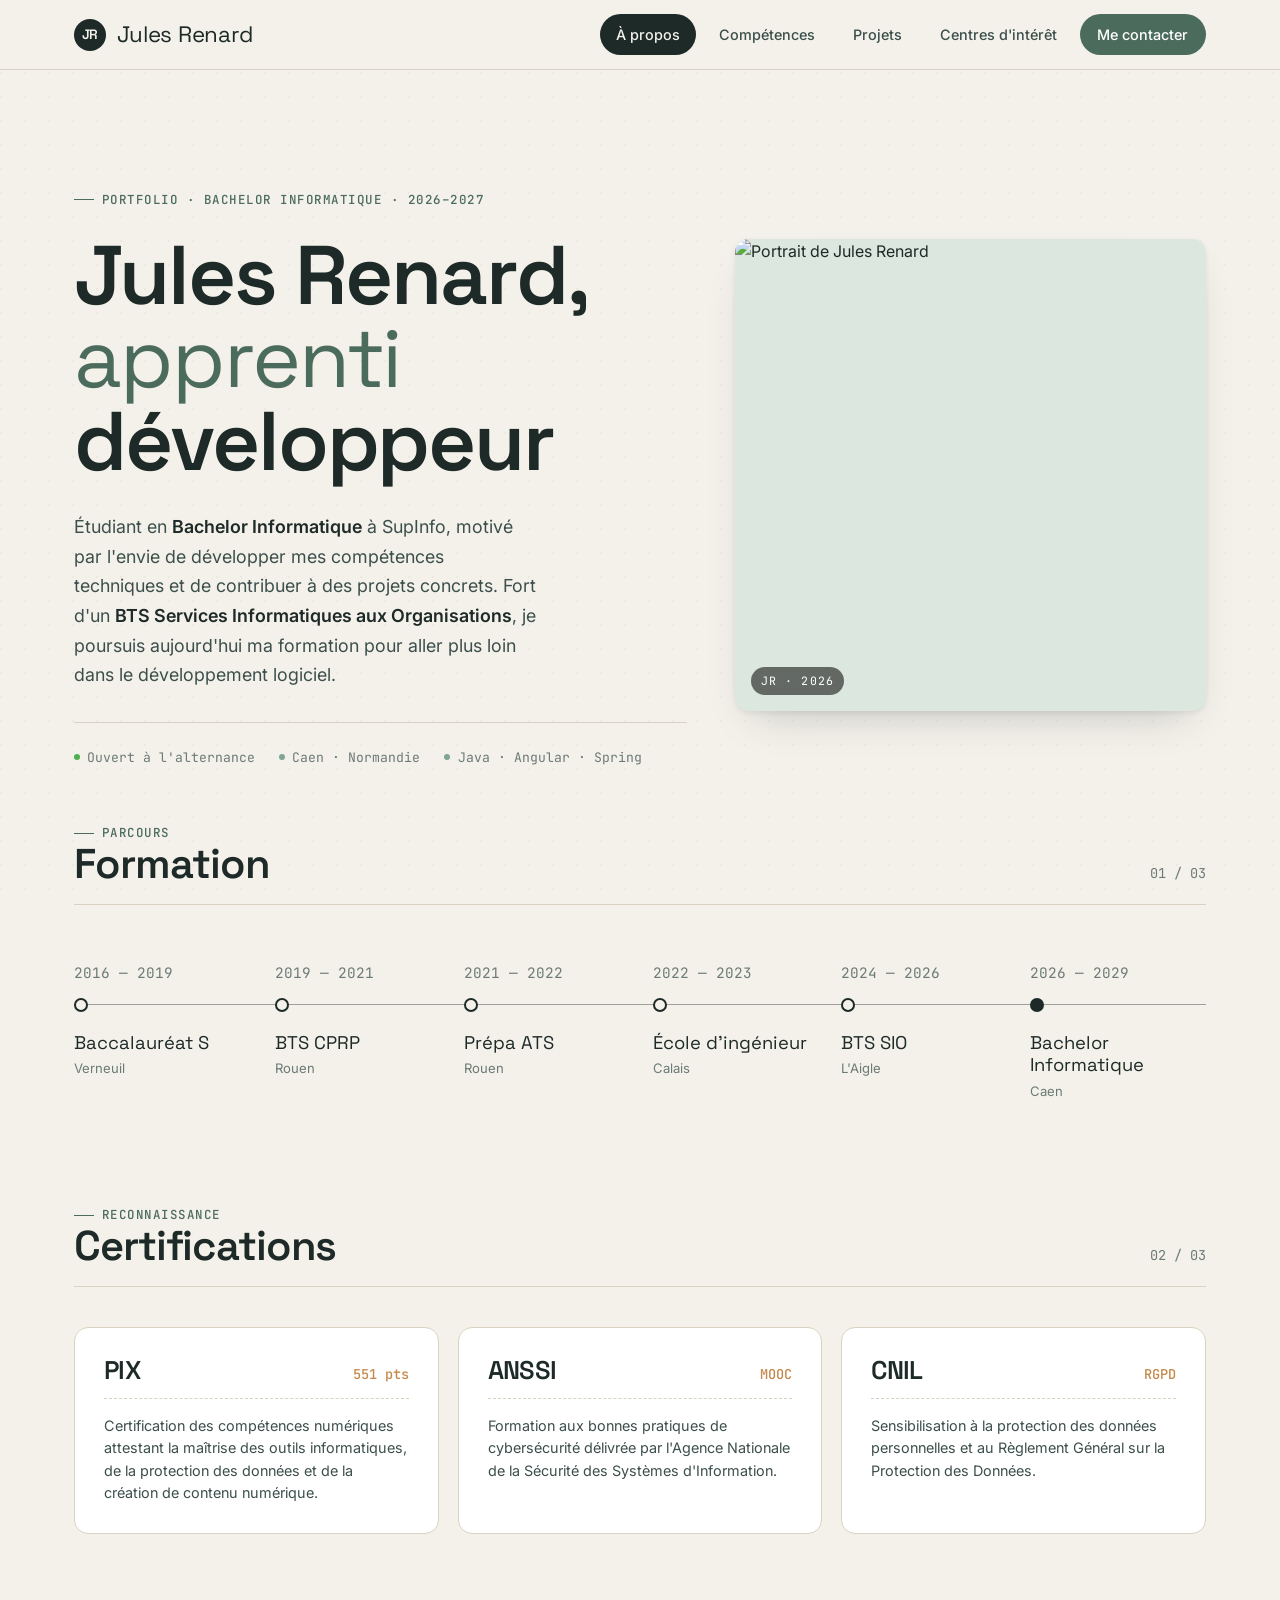
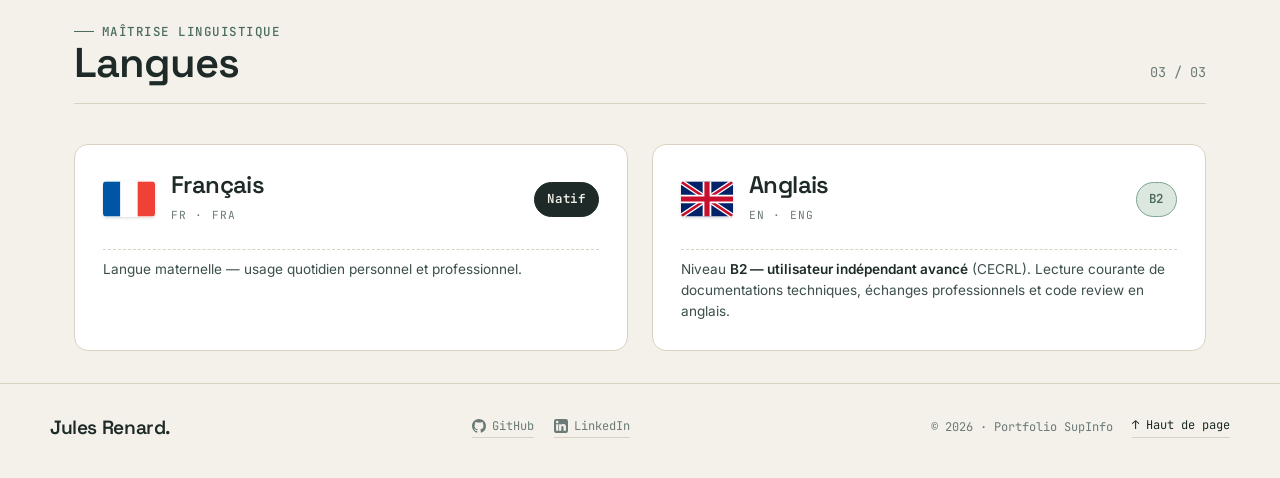
==== commit a784cd82: "Mise à jour du parcours de formation et ajout des icônes réseaux sociaux au footer Co-Authored-By: C" ====
--- a/index.html
+++ b/index.html
@@ -36,13 +36,13 @@
   <!-- HERO -->
   <section class="hero reveal">
     <div class="hero-text">
-      <span class="eyebrow">Portfolio · SUPINFO · 2026–2027</span>
+      <span class="eyebrow">Portfolio · Bachelor Informatique · 2026–2027</span>
       <h1 class="hero-title">
         <span class="line">Jules Renard,</span>
         <span class="line"><span class="italic">apprenti</span> développeur</span>
       </h1>
       <p class="hero-lede">
-        Étudiant à <strong>SupInfo</strong>, motivé par l'envie de développer mes compétences techniques et de contribuer à des projets concrets. Fort d'un <strong>BTS Services Informatiques aux Organisations</strong>, je poursuis aujourd'hui ma formation pour aller plus loin dans le développement logiciel.
+        Étudiant en <strong>Bachelor Informatique</strong> à SupInfo, motivé par l'envie de développer mes compétences techniques et de contribuer à des projets concrets. Fort d'un <strong>BTS Services Informatiques aux Organisations</strong>, je poursuis aujourd'hui ma formation pour aller plus loin dans le développement logiciel.
       </p>
       <div class="hero-meta">
         <span class="hero-meta-item"><span class="dot live"></span>Ouvert à l'alternance</span>
@@ -87,7 +87,7 @@
       <div class="formation-item">
         <div class="formation-year">2022 — 2023</div>
         <div class="formation-dot"></div>
-        <div class="formation-title">Université ULCO</div>
+        <div class="formation-title">École d'ingénieur</div>
         <div class="formation-place">Calais</div>
       </div>
       <div class="formation-item">
@@ -99,7 +99,7 @@
       <div class="formation-item current">
         <div class="formation-year">2026 — 2029</div>
         <div class="formation-dot"></div>
-        <div class="formation-title">SupInfo</div>
+        <div class="formation-title">Bachelor Informatique</div>
         <div class="formation-place">Caen</div>
       </div>
     </div>
@@ -199,8 +199,14 @@
   <div class="footer-inner">
     <div class="footer-mark">Jules Renard.</div>
     <div class="footer-social">
-      <a href="https://github.com/AmberFox12" target="_blank" rel="noopener" class="footer-social-link">GitHub</a>
-      <a href="https://www.linkedin.com/in/jules-renard-60a448257/" target="_blank" rel="noopener" class="footer-social-link">LinkedIn</a>
+      <a href="https://github.com/AmberFox12" target="_blank" rel="noopener" class="footer-social-link">
+        <svg class="footer-social-icon" viewBox="0 0 16 16" width="14" height="14" fill="currentColor" aria-hidden="true"><path d="M8 0C3.58 0 0 3.58 0 8c0 3.54 2.29 6.53 5.47 7.59.4.07.55-.17.55-.38 0-.19-.01-.82-.01-1.49-2.01.37-2.53-.49-2.69-.94-.09-.23-.48-.94-.82-1.13-.28-.15-.68-.52-.01-.53.63-.01 1.08.58 1.23.82.72 1.21 1.87.87 2.33.66.07-.52.28-.87.51-1.07-1.78-.2-3.64-.89-3.64-3.95 0-.87.31-1.59.82-2.15-.08-.2-.36-1.02.08-2.12 0 0 .67-.21 2.2.82a7.6 7.6 0 0 1 2-.27c.68 0 1.36.09 2 .27 1.53-1.04 2.2-.82 2.2-.82.44 1.1.16 1.92.08 2.12.51.56.82 1.27.82 2.15 0 3.07-1.87 3.75-3.65 3.95.29.25.54.73.54 1.48 0 1.07-.01 1.93-.01 2.2 0 .21.15.46.55.38A8.01 8.01 0 0 0 16 8c0-4.42-3.58-8-8-8Z"/></svg>
+        GitHub
+      </a>
+      <a href="https://www.linkedin.com/in/jules-renard-60a448257/" target="_blank" rel="noopener" class="footer-social-link">
+        <svg class="footer-social-icon" viewBox="0 0 16 16" width="14" height="14" fill="currentColor" aria-hidden="true"><path d="M13.5 0h-11A2.5 2.5 0 0 0 0 2.5v11A2.5 2.5 0 0 0 2.5 16h11a2.5 2.5 0 0 0 2.5-2.5v-11A2.5 2.5 0 0 0 13.5 0ZM4.94 13.44H2.4V6h2.54v7.44ZM3.67 4.93a1.47 1.47 0 1 1 0-2.94 1.47 1.47 0 0 1 0 2.94Zm9.77 8.51h-2.53V9.83c0-.86-.02-1.96-1.2-1.96-1.2 0-1.39.94-1.39 1.9v3.67H5.8V6h2.43v1.02h.03c.34-.64 1.16-1.31 2.39-1.31 2.56 0 3.03 1.68 3.03 3.87v3.86Z"/></svg>
+        LinkedIn
+      </a>
     </div>
     <div class="footer-meta">
       <span>© 2026 · Portfolio SupInfo</span>
--- a/style.css
+++ b/style.css
@@ -1593,6 +1593,9 @@
   gap: 1.2rem;
 }
 .footer-social-link {
+  display: inline-flex;
+  align-items: center;
+  gap: 0.4rem;
   font-family: var(--font-mono);
   font-size: 0.75rem;
   color: var(--ink-3);
@@ -1601,6 +1604,7 @@
   transition: color 0.2s var(--ease), border-color 0.2s var(--ease);
 }
 .footer-social-link:hover { color: var(--ink); border-color: var(--ink); }
+.footer-social-icon { flex-shrink: 0; }
 
 @media (max-width: 900px) {
   .footer-social { order: 3; width: 100%; justify-content: center; }
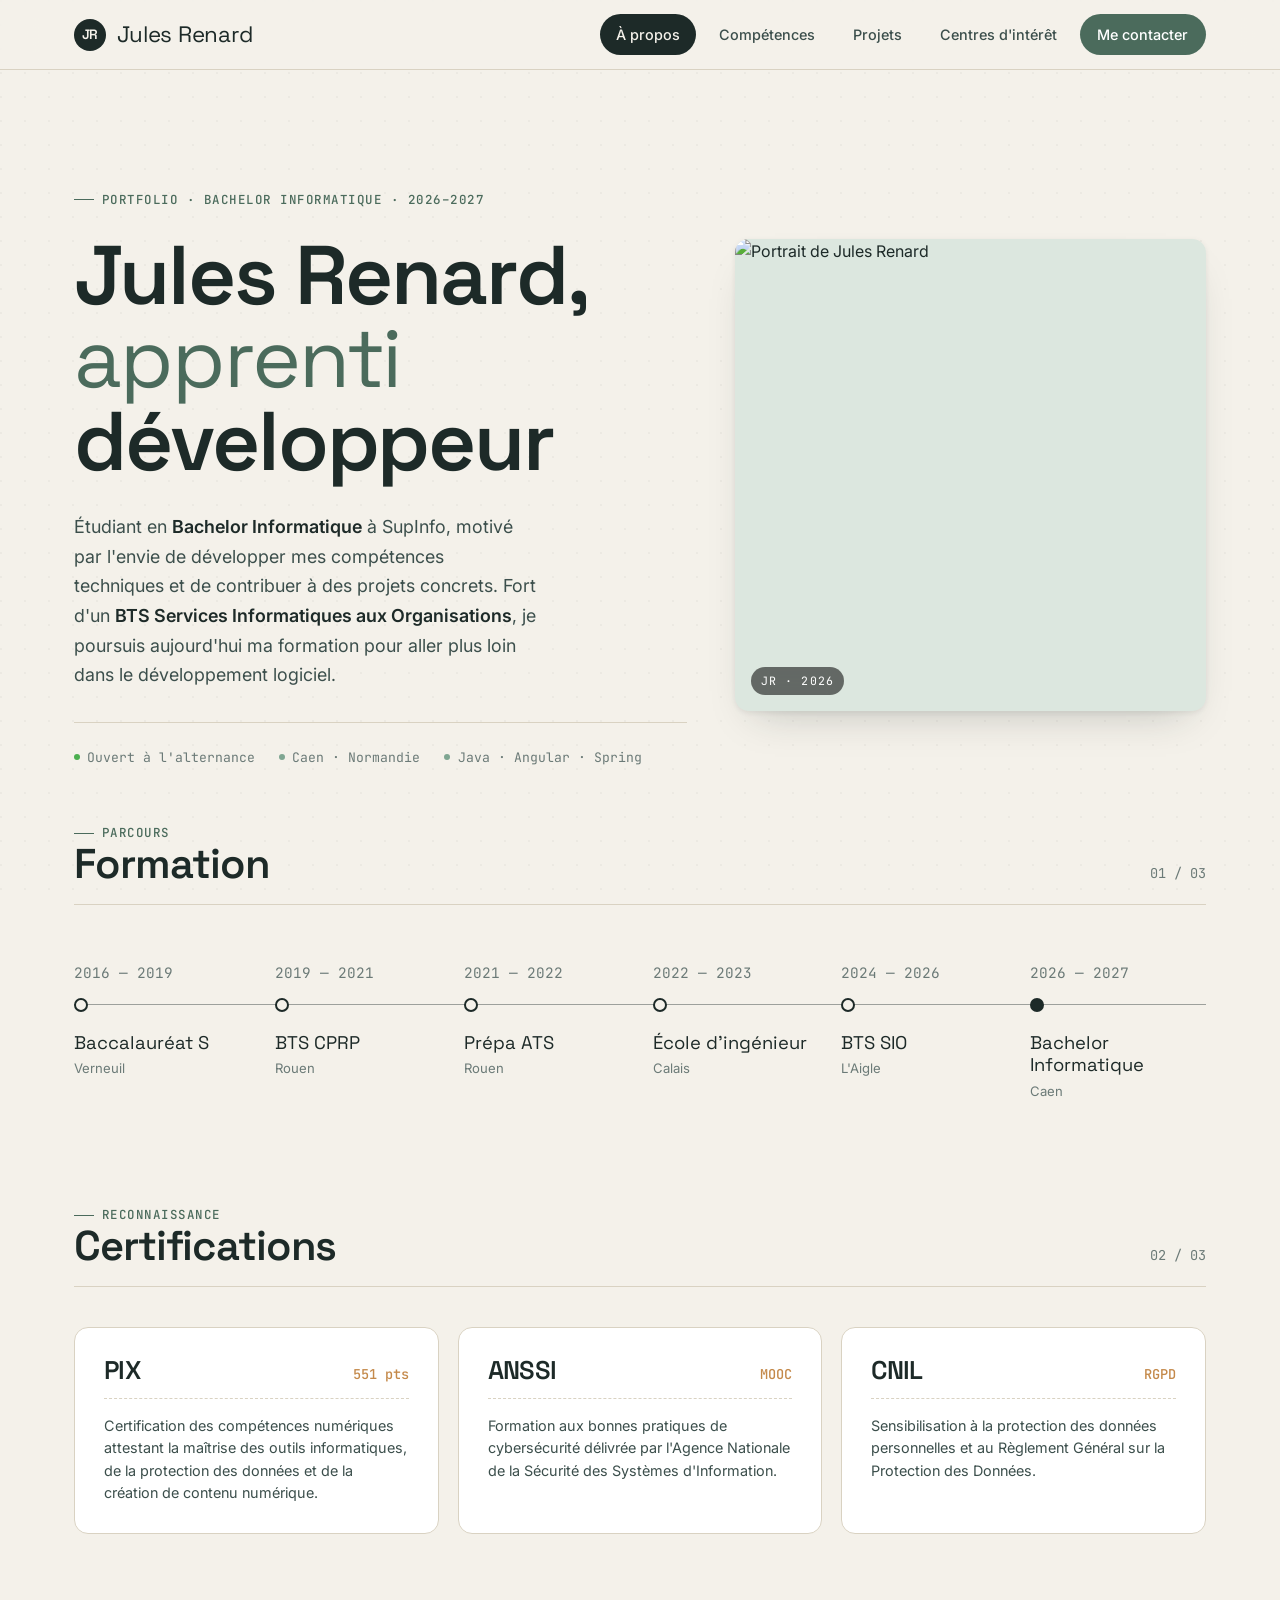
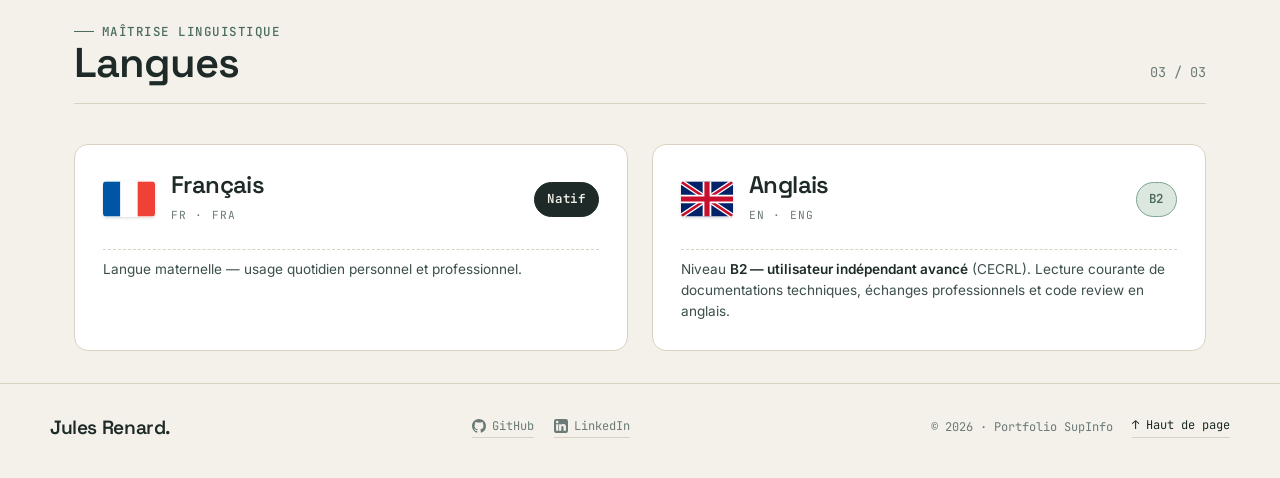
==== commit 4d8be65a: "Mise à jours d'activité_v2" ====
--- a/index.html
+++ b/index.html
@@ -97,7 +97,7 @@
         <div class="formation-place">L'Aigle</div>
       </div>
       <div class="formation-item current">
-        <div class="formation-year">2026 — 2029</div>
+        <div class="formation-year">2026 — 2027</div>
         <div class="formation-dot"></div>
         <div class="formation-title">Bachelor Informatique</div>
         <div class="formation-place">Caen</div>
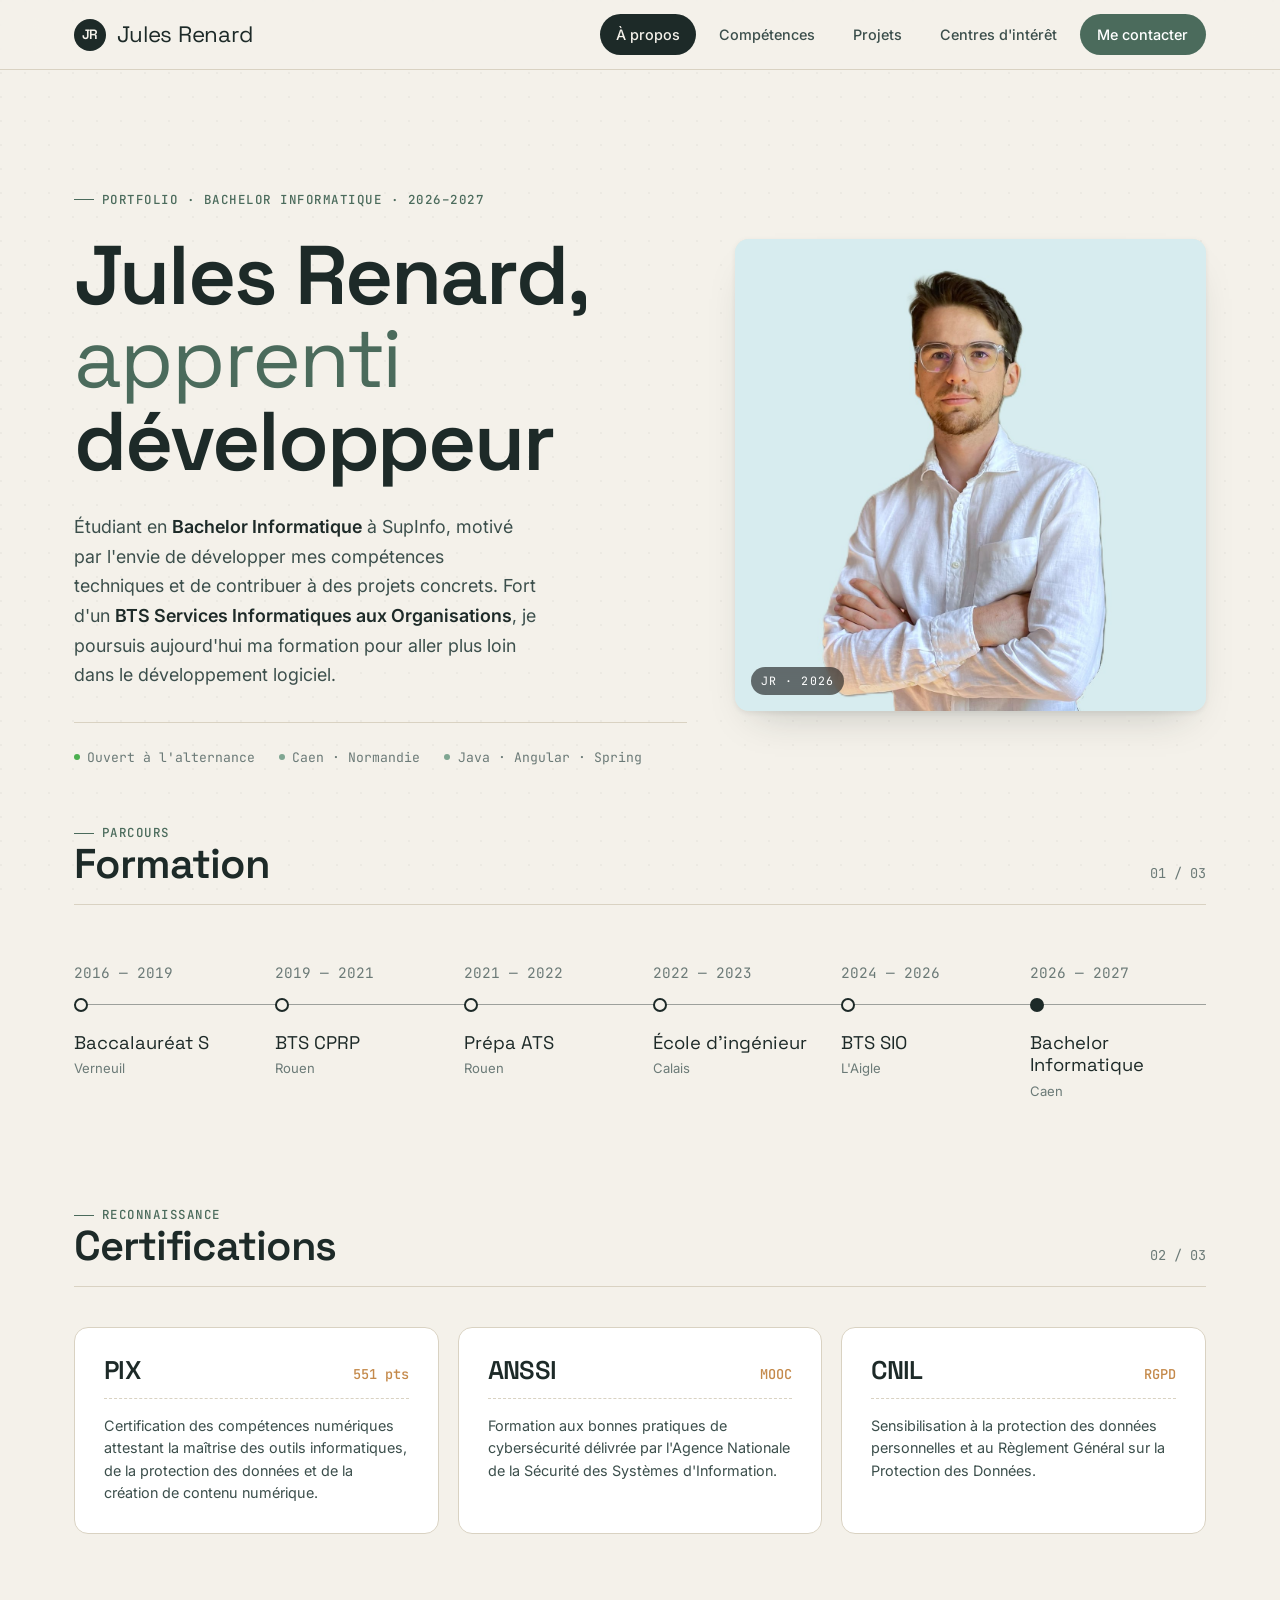
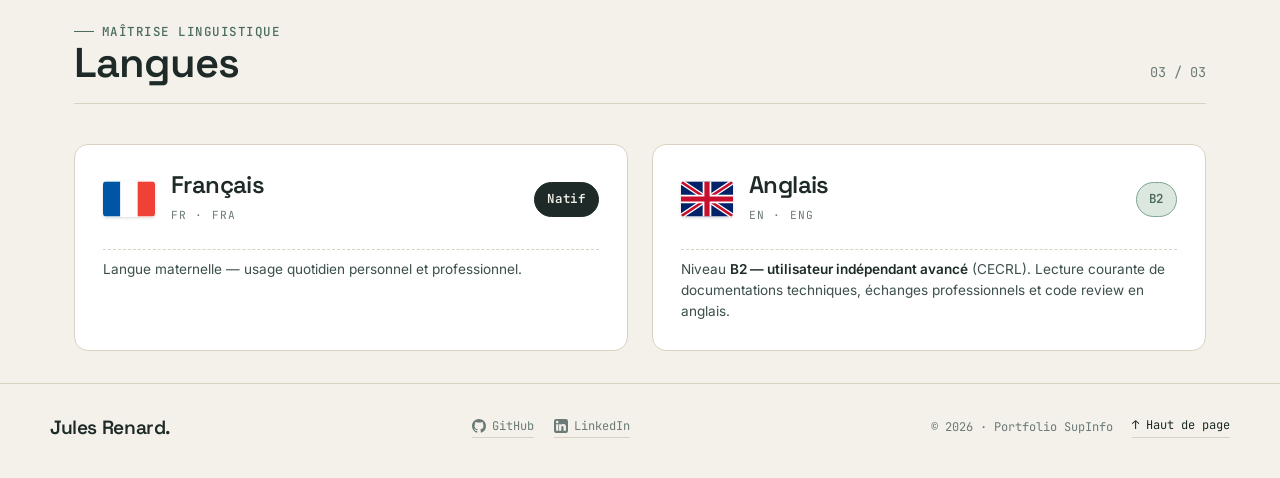
==== commit 25cb4fcf: "Corrige le chemin de la photo de profil (profil.jpg -> profil.jpeg) Co-Authored-By: Claude Sonnet 5 " ====
--- a/index.html
+++ b/index.html
@@ -51,7 +51,7 @@
       </div>
     </div>
     <div class="hero-photo">
-      <img src="images/profil.jpg" alt="Portrait de Jules Renard">
+      <img src="images/profil.jpeg" alt="Portrait de Jules Renard">
     </div>
   </section>
 
